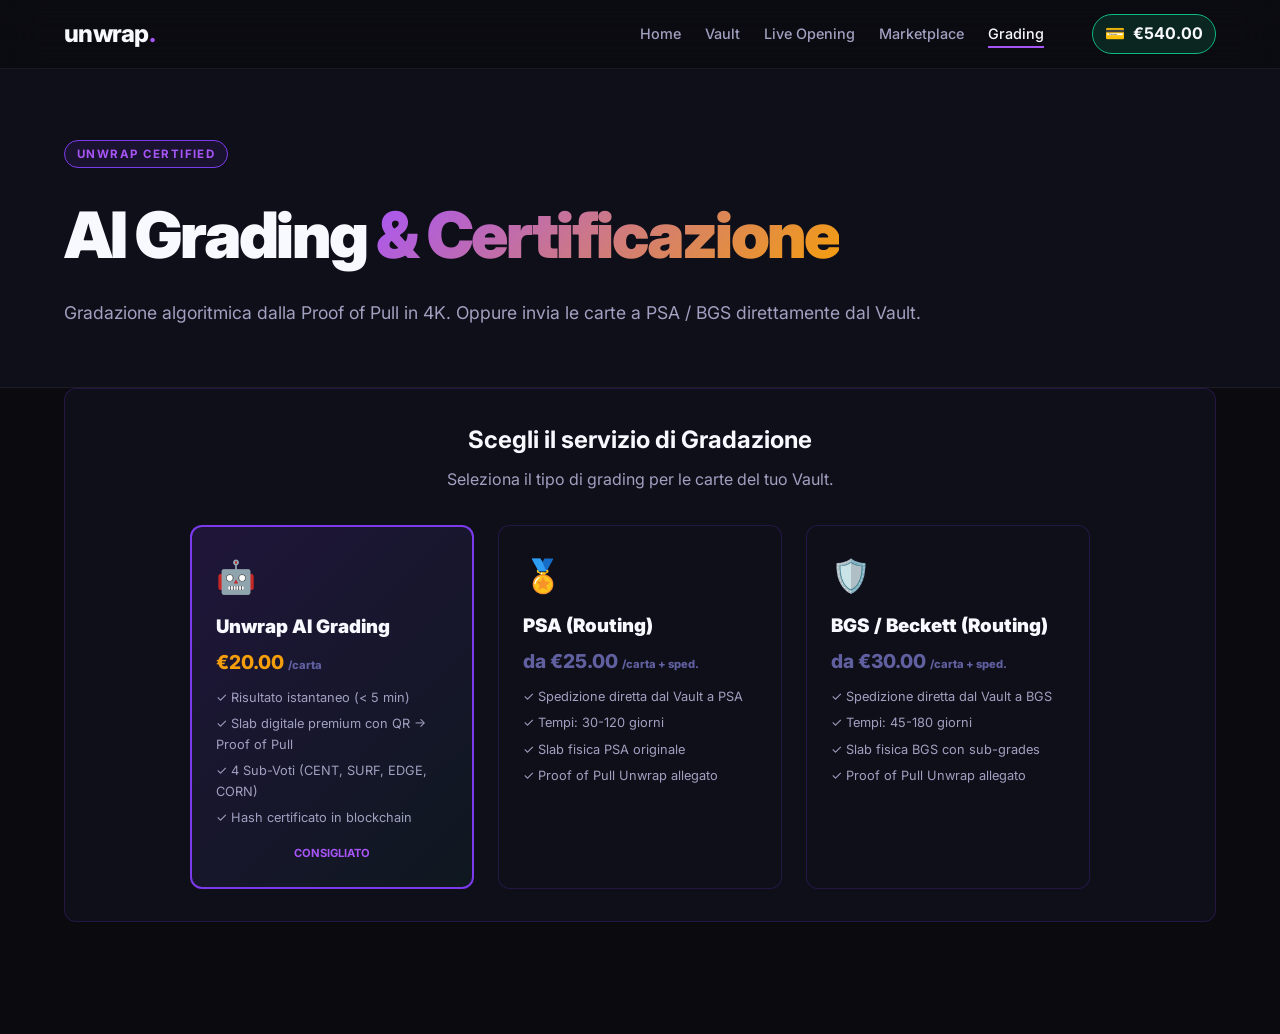
==== unwrap-demo/grading.html @ c34a2105 "Add files via upload" ====
<!DOCTYPE html>
<html lang="it">
<head>
  <meta charset="UTF-8" />
  <meta name="viewport" content="width=device-width, initial-scale=1.0" />
  <title>Grading — Unwrap</title>
  <link rel="stylesheet" href="styles.css" />
  <link href="https://fonts.googleapis.com/css2?family=Inter:wght@300;400;500;600;700;800;900&display=swap" rel="stylesheet" />
</head>
<body>

<nav class="nav" id="nav">
  <div class="nav-inner">
    <a href="index.html" class="logo">unwrap<span class="logo-dot">.</span></a>
    <ul class="nav-links">
      <li><a href="index.html">Home</a></li>
      <li><a href="vault.html">Vault</a></li>
      <li><a href="live.html">Live Opening</a></li>
      <li><a href="marketplace.html">Marketplace</a></li>
      <li><a href="grading.html" class="active">Grading</a></li>
    </ul>
    <div class="nav-actions">
      <div class="wallet-badge" style="cursor:pointer;background:rgba(16,185,129,0.15);border:1px solid var(--green);padding:6px 12px;border-radius:20px;display:flex;align-items:center;gap:8px;font-weight:700">
        💳 <span class="wallet-amount">€540.00</span>
      </div>
    </div>
  </div>
</nav>

<div class="page-header">
  <div class="container">
    <div class="section-tag">Unwrap Certified</div>
    <h1>AI Grading <span class="gradient-text">& Certificazione</span></h1>
    <p>Gradazione algoritmica dalla Proof of Pull in 4K. Oppure invia le carte a PSA / BGS direttamente dal Vault.</p>
  </div>
</div>

<div class="container" style="padding-bottom:4rem">
  
  <div style="background:var(--bg-secondary);border:1px solid var(--border);border-radius:12px;padding:2rem;text-align:center;margin-bottom:3rem">
    
    <!-- Step 1: Scelta del servizio -->
    <div id="stepService">
      <h2 style="margin-bottom:0.5rem">Scegli il servizio di Gradazione</h2>
      <p style="color:var(--text-secondary);margin-bottom:2rem">Seleziona il tipo di grading per le carte del tuo Vault.</p>
      
      <div style="display:grid;grid-template-columns:1fr 1fr 1fr;gap:1.5rem;text-align:left;max-width:900px;margin:0 auto">
        
        <!-- Unwrap AI -->
        <div style="background:linear-gradient(135deg,rgba(124,58,237,0.15),rgba(16,185,129,0.05));border:2px solid var(--accent);border-radius:12px;padding:1.5rem;cursor:pointer;transition:transform 0.2s" onmouseover="this.style.transform='translateY(-5px)'" onmouseout="this.style.transform='none'" onclick="selectService('unwrap')">
          <div style="font-size:2rem;margin-bottom:10px">🤖</div>
          <h3 style="font-weight:900;margin-bottom:5px">Unwrap AI Grading</h3>
          <div style="color:var(--gold);font-weight:800;font-size:1.2rem;margin-bottom:10px">€20.00 <span style="font-size:0.7rem;color:var(--text-muted)">/carta</span></div>
          <ul style="font-size:0.8rem;color:var(--text-secondary);list-style:none;padding:0;display:flex;flex-direction:column;gap:6px">
            <li>✓ Risultato istantaneo (< 5 min)</li>
            <li>✓ Slab digitale premium con QR → Proof of Pull</li>
            <li>✓ 4 Sub-Voti (CENT, SURF, EDGE, CORN)</li>
            <li>✓ Hash certificato in blockchain</li>
          </ul>
          <div style="text-align:center;margin-top:1rem;font-size:0.7rem;color:var(--accent-light);font-weight:700">CONSIGLIATO</div>
        </div>
        
        <!-- PSA -->
        <div style="background:var(--bg-secondary);border:1px solid var(--border);border-radius:12px;padding:1.5rem;cursor:pointer;transition:transform 0.2s" onmouseover="this.style.transform='translateY(-5px)'" onmouseout="this.style.transform='none'" onclick="selectService('psa')">
          <div style="font-size:2rem;margin-bottom:10px">🏅</div>
          <h3 style="font-weight:900;margin-bottom:5px">PSA (Routing)</h3>
          <div style="color:var(--text-muted);font-weight:800;font-size:1.2rem;margin-bottom:10px">da €25.00 <span style="font-size:0.7rem">/carta + sped.</span></div>
          <ul style="font-size:0.8rem;color:var(--text-secondary);list-style:none;padding:0;display:flex;flex-direction:column;gap:6px">
            <li>✓ Spedizione diretta dal Vault a PSA</li>
            <li>✓ Tempi: 30-120 giorni</li>
            <li>✓ Slab fisica PSA originale</li>
            <li>✓ Proof of Pull Unwrap allegato</li>
          </ul>
        </div>
        
        <!-- BGS -->
        <div style="background:var(--bg-secondary);border:1px solid var(--border);border-radius:12px;padding:1.5rem;cursor:pointer;transition:transform 0.2s" onmouseover="this.style.transform='translateY(-5px)'" onmouseout="this.style.transform='none'" onclick="selectService('bgs')">
          <div style="font-size:2rem;margin-bottom:10px">🛡️</div>
          <h3 style="font-weight:900;margin-bottom:5px">BGS / Beckett (Routing)</h3>
          <div style="color:var(--text-muted);font-weight:800;font-size:1.2rem;margin-bottom:10px">da €30.00 <span style="font-size:0.7rem">/carta + sped.</span></div>
          <ul style="font-size:0.8rem;color:var(--text-secondary);list-style:none;padding:0;display:flex;flex-direction:column;gap:6px">
            <li>✓ Spedizione diretta dal Vault a BGS</li>
            <li>✓ Tempi: 45-180 giorni</li>
            <li>✓ Slab fisica BGS con sub-grades</li>
            <li>✓ Proof of Pull Unwrap allegato</li>
          </ul>
        </div>

      </div>
    </div>

    <!-- Step 2: Selezione carta -->
    <div id="stepSelection" style="display:none">
      <h2 style="margin-bottom:0.5rem" id="selectionTitle">Seleziona carta dal Vault</h2>
      <p style="color:var(--text-secondary);margin-bottom:2rem" id="selectionSubtitle">Scegli una carta non ancora gradata.</p>
      <div id="vaultSelectGrid" class="cards-grid" style="display:grid;grid-template-columns:repeat(auto-fill, minmax(140px, 1fr));gap:1rem;margin-bottom:2rem;text-align:left"></div>
      <button class="btn btn-outline" onclick="resetGrading()" style="margin-top:1rem">← Torna alla scelta servizio</button>
    </div>

    <!-- Step 3: Progresso Grading (solo Unwrap AI) -->
    <div id="gradingProgress" style="display:none; max-width:600px; margin:0 auto; text-align:left">
      <h3 style="text-align:center;margin-bottom:2rem;color:var(--accent-light)">Analisi Ottica AI In Corso...</h3>
      <div id="progressSteps" style="font-family:monospace;font-size:0.9rem;display:flex;flex-direction:column;gap:12px"></div>
    </div>

    <!-- Step 4: Risultato Premium Slab -->
    <div id="gradingResult" style="display:none; text-align:center">
      <h3 style="color:var(--gold);font-weight:900;font-size:2rem;margin-bottom:0.5rem">Grading Completato</h3>
      <p style="color:var(--text-secondary);margin-bottom:2rem">Il certificato Unwrap è stato associato alla tua carta. La Slab è visibile nel tuo Vault.</p>
      <div id="premiumSlabContainer" style="margin-bottom:2rem"></div>
      <div style="display:flex;gap:1rem;justify-content:center;flex-wrap:wrap">
        <button class="btn btn-primary" onclick="resetGrading()">Gradane un'altra</button>
        <a href="vault.html" class="btn btn-outline">Vai al Vault</a>
      </div>
    </div>

  </div>
</div>

<div class="notification" id="notification">
  <div class="notif-title" id="notifTitle"></div>
  <div class="notif-text" id="notifText"></div>
</div>

<script src="app.js"></script>
<script src="cards.js"></script>
<script src="grading.js"></script>
</body>
</html>
---- unwrap-demo/styles.css ----
/* =============================================
   UNWRAP — TCG NOTARY PROTOCOL
   Global Styles
   ============================================= */

:root {
  --bg-primary: #0a0a0f;
  --bg-secondary: #0f0f1a;
  --bg-card: #13131f;
  --bg-card-hover: #1a1a2e;
  --accent: #7c3aed;
  --accent-light: #a855f7;
  --accent-glow: rgba(124, 58, 237, 0.3);
  --gold: #f59e0b;
  --gold-light: #fcd34d;
  --green: #10b981;
  --text-primary: #f8f8ff;
  --text-secondary: #a0a0c0;
  --text-muted: #6060a0;
  --border: rgba(124, 58, 237, 0.2);
  --border-subtle: rgba(255,255,255,0.06);
  --radius: 16px;
  --radius-sm: 8px;
  --radius-lg: 24px;
  --font-main: 'Inter', sans-serif;
  --font-display: 'Playfair Display', serif;
  --shadow-card: 0 4px 24px rgba(0,0,0,0.4);
  --shadow-glow: 0 0 40px rgba(124,58,237,0.2);
  --transition: 0.25s cubic-bezier(0.4,0,0.2,1);
}

*, *::before, *::after { box-sizing: border-box; margin: 0; padding: 0; }

html { scroll-behavior: smooth; }

body {
  background: var(--bg-primary);
  color: var(--text-primary);
  font-family: var(--font-main);
  font-size: 16px;
  line-height: 1.6;
  overflow-x: hidden;
}

a { color: inherit; text-decoration: none; }

img { max-width: 100%; }

/* =============================================
   LAYOUT
   ============================================= */

.container {
  max-width: 1200px;
  margin: 0 auto;
  padding: 0 24px;
}

.section {
  padding: 100px 0;
}

.section-dark {
  background: var(--bg-secondary);
}

/* =============================================
   NAV
   ============================================= */

.nav {
  position: fixed;
  top: 0; left: 0; right: 0;
  z-index: 1000;
  padding: 0;
  background: rgba(10,10,15,0.8);
  backdrop-filter: blur(20px);
  border-bottom: 1px solid var(--border-subtle);
  transition: var(--transition);
}

.nav.scrolled {
  background: rgba(10,10,15,0.95);
  box-shadow: 0 4px 32px rgba(0,0,0,0.5);
}

.nav-inner {
  max-width: 1200px;
  margin: 0 auto;
  padding: 0 24px;
  height: 68px;
  display: flex;
  align-items: center;
  gap: 2rem;
}

.logo {
  font-family: var(--font-main);
  font-weight: 800;
  font-size: 1.5rem;
  letter-spacing: -0.03em;
  color: var(--text-primary);
}

.logo-dot { color: var(--accent-light); }

.nav-links {
  display: flex;
  gap: 1.5rem;
  list-style: none;
  margin-left: auto;
}

.nav-links a {
  font-size: 0.9rem;
  font-weight: 500;
  color: var(--text-secondary);
  transition: color var(--transition);
  padding: 4px 0;
  border-bottom: 2px solid transparent;
}

.nav-links a:hover,
.nav-links a.active {
  color: var(--text-primary);
  border-bottom-color: var(--accent-light);
}

.nav-actions {
  display: flex;
  gap: 0.75rem;
  margin-left: 1rem;
}

.nav-burger {
  display: none;
  background: none;
  border: none;
  color: var(--text-primary);
  font-size: 1.5rem;
  cursor: pointer;
  margin-left: auto;
}

/* =============================================
   BUTTONS
   ============================================= */

.btn {
  display: inline-flex;
  align-items: center;
  gap: 0.5rem;
  padding: 10px 20px;
  border-radius: var(--radius-sm);
  font-size: 0.9rem;
  font-weight: 600;
  cursor: pointer;
  border: none;
  transition: all var(--transition);
  white-space: nowrap;
}

.btn-lg {
  padding: 14px 28px;
  font-size: 1rem;
  border-radius: var(--radius);
}

.btn-primary {
  background: linear-gradient(135deg, var(--accent), var(--accent-light));
  color: #fff;
  box-shadow: 0 4px 16px var(--accent-glow);
}

.btn-primary:hover {
  transform: translateY(-2px);
  box-shadow: 0 8px 24px rgba(124,58,237,0.5);
}

.btn-outline {
  background: transparent;
  color: var(--text-primary);
  border: 1.5px solid var(--border);
}

.btn-outline:hover {
  border-color: var(--accent-light);
  color: var(--accent-light);
  transform: translateY(-2px);
}

.btn-ghost {
  background: transparent;
  color: var(--text-secondary);
}

.btn-ghost:hover {
  color: var(--text-primary);
}

.btn-gold {
  background: linear-gradient(135deg, #d97706, var(--gold));
  color: #000;
}

.btn-gold:hover {
  transform: translateY(-2px);
  box-shadow: 0 8px 24px rgba(245,158,11,0.4);
}

/* =============================================
   HERO
   ============================================= */

.hero {
  position: relative;
  min-height: 100vh;
  display: flex;
  align-items: center;
  padding: 120px 24px 80px;
  overflow: hidden;
}

.hero-bg {
  position: absolute;
  inset: 0;
  z-index: 0;
}

.hero-orb {
  position: absolute;
  border-radius: 50%;
  filter: blur(80px);
  opacity: 0.4;
}

.hero-orb-1 {
  width: 600px; height: 600px;
  background: radial-gradient(circle, var(--accent), transparent 70%);
  top: -200px; left: -100px;
  animation: orbFloat1 8s ease-in-out infinite;
}

.hero-orb-2 {
  width: 400px; height: 400px;
  background: radial-gradient(circle, var(--gold), transparent 70%);
  bottom: -100px; right: -50px;
  animation: orbFloat2 10s ease-in-out infinite;
}

@keyframes orbFloat1 {
  0%,100% { transform: translate(0,0); }
  50% { transform: translate(40px, 30px); }
}
@keyframes orbFloat2 {
  0%,100% { transform: translate(0,0); }
  50% { transform: translate(-30px, -20px); }
}

.hero-grid {
  position: absolute;
  inset: 0;
  background-image:
    linear-gradient(rgba(124,58,237,0.05) 1px, transparent 1px),
    linear-gradient(90deg, rgba(124,58,237,0.05) 1px, transparent 1px);
  background-size: 60px 60px;
}

.hero .container {
  position: relative;
  z-index: 1;
  max-width: 1200px;
  margin: 0 auto;
}

.hero-badge {
  display: inline-block;
  padding: 6px 16px;
  border-radius: 999px;
  border: 1px solid var(--accent);
  color: var(--accent-light);
  font-size: 0.75rem;
  font-weight: 700;
  letter-spacing: 0.12em;
  margin-bottom: 1.5rem;
  background: rgba(124,58,237,0.1);
}

.hero-title {
  font-family: var(--font-main);
  font-size: clamp(4rem, 10vw, 9rem);
  font-weight: 900;
  line-height: 1;
  letter-spacing: -0.04em;
  margin-bottom: 1.5rem;
}

.gradient-text {
  background: linear-gradient(135deg, var(--accent-light), var(--gold));
  -webkit-background-clip: text;
  -webkit-text-fill-color: transparent;
  background-clip: text;
}

.hero-sub {
  font-size: 1.2rem;
  color: var(--text-secondary);
  max-width: 560px;
  margin-bottom: 2.5rem;
  line-height: 1.7;
}

.hero-ctas {
  display: flex;
  gap: 1rem;
  flex-wrap: wrap;
  margin-bottom: 4rem;
}

.hero-stats {
  display: flex;
  align-items: center;
  gap: 2rem;
  flex-wrap: wrap;
}

.stat { display: flex; flex-direction: column; }
.stat-num {
  font-size: 2.5rem;
  font-weight: 800;
  line-height: 1;
  background: linear-gradient(135deg, var(--text-primary), var(--accent-light));
  -webkit-background-clip: text;
  -webkit-text-fill-color: transparent;
  background-clip: text;
}
.stat-label { font-size: 0.8rem; color: var(--text-muted); margin-top: 4px; }
.stat-divider { width: 1px; height: 40px; background: var(--border); }

/* =============================================
   PILLS
   ============================================= */

.pills-section {
  padding: 20px 0;
  background: var(--bg-secondary);
  border-top: 1px solid var(--border-subtle);
  border-bottom: 1px solid var(--border-subtle);
  overflow: hidden;
}

.pills-row {
  display: flex;
  gap: 1rem;
  flex-wrap: wrap;
  justify-content: center;
}

.pill {
  display: flex;
  align-items: center;
  gap: 0.5rem;
  padding: 10px 18px;
  border-radius: 999px;
  border: 1px solid var(--border);
  background: var(--bg-card);
  font-size: 0.85rem;
  font-weight: 500;
  color: var(--text-secondary);
  white-space: nowrap;
}

.pill-icon { font-size: 1rem; }

/* =============================================
   SECTION HEADERS
   ============================================= */

.section-header {
  text-align: center;
  max-width: 680px;
  margin: 0 auto 4rem;
}

.section-tag {
  display: inline-block;
  padding: 4px 12px;
  border-radius: 999px;
  border: 1px solid var(--accent);
  color: var(--accent-light);
  font-size: 0.72rem;
  font-weight: 700;
  letter-spacing: 0.12em;
  margin-bottom: 1rem;
  background: rgba(124,58,237,0.1);
  text-transform: uppercase;
}

.section-title {
  font-size: clamp(2rem, 4vw, 3rem);
  font-weight: 800;
  letter-spacing: -0.03em;
  margin-bottom: 1rem;
}

.section-sub {
  color: var(--text-secondary);
  font-size: 1.05rem;
  line-height: 1.7;
}

/* =============================================
   STEPS GRID
   ============================================= */

.steps-grid {
  display: grid;
  grid-template-columns: repeat(auto-fit, minmax(250px, 1fr));
  gap: 1.5rem;
}

.step-card {
  background: var(--bg-card);
  border: 1px solid var(--border-subtle);
  border-radius: var(--radius);
  padding: 2rem;
  position: relative;
  transition: all var(--transition);
}

.step-card:hover {
  border-color: var(--accent);
  transform: translateY(-4px);
  box-shadow: var(--shadow-glow);
}

.step-num {
  font-size: 0.75rem;
  font-weight: 700;
  color: var(--accent-light);
  letter-spacing: 0.1em;
  margin-bottom: 1rem;
}

.step-icon {
  font-size: 2.5rem;
  margin-bottom: 1rem;
}

.step-card h3 {
  font-size: 1.1rem;
  font-weight: 700;
  margin-bottom: 0.5rem;
}

.step-card p {
  color: var(--text-secondary);
  font-size: 0.9rem;
  line-height: 1.6;
}

/* =============================================
   SPLIT LAYOUT
   ============================================= */

.split-layout {
  display: grid;
  grid-template-columns: 1fr 1fr;
  gap: 4rem;
  align-items: center;
}

.split-text .section-title { text-align: left; }
.split-text p {
  color: var(--text-secondary);
  margin-bottom: 1.5rem;
  line-height: 1.7;
}

.feature-list {
  list-style: none;
  margin-bottom: 2rem;
}

.feature-list li {
  display: flex;
  align-items: center;
  gap: 0.75rem;
  padding: 8px 0;
  color: var(--text-secondary);
  font-size: 0.95rem;
}

.check {
  color: var(--green);
  font-weight: 700;
  font-size: 1rem;
}

/* VAULT VISUAL */
.split-visual {
  display: flex;
  justify-content: center;
}

.vault-mini {
  background: var(--bg-card);
  border: 2px solid var(--border);
  border-radius: var(--radius-lg);
  padding: 2rem;
  text-align: center;
  width: 300px;
  box-shadow: var(--shadow-card), 0 0 60px rgba(124,58,237,0.15);
}

.vault-door {
  width: 160px;
  height: 160px;
  background: linear-gradient(135deg, #1a1a2e, #0f0f1a);
  border: 3px solid var(--accent);
  border-radius: 50%;
  margin: 0 auto 1.5rem;
  position: relative;
  display: flex;
  align-items: center;
  justify-content: center;
  box-shadow: 0 0 30px var(--accent-glow), inset 0 0 20px rgba(0,0,0,0.5);
}

.vault-handle {
  width: 50px;
  height: 50px;
  border: 3px solid var(--accent-light);
  border-radius: 50%;
  position: relative;
}

.vault-handle::after {
  content: '';
  position: absolute;
  top: 50%; left: 50%;
  transform: translate(-50%,-50%);
  width: 14px; height: 14px;
  background: var(--accent-light);
  border-radius: 50%;
}

.vault-bolts {
  position: absolute;
  inset: 0;
  border-radius: 50%;
}

.bolt {
  position: absolute;
  width: 10px; height: 10px;
  background: var(--accent);
  border-radius: 50%;
}
.bolt:nth-child(1) { top: 8px; left: 50%; transform: translateX(-50%); }
.bolt:nth-child(2) { bottom: 8px; left: 50%; transform: translateX(-50%); }
.bolt:nth-child(3) { left: 8px; top: 50%; transform: translateY(-50%); }
.bolt:nth-child(4) { right: 8px; top: 50%; transform: translateY(-50%); }

.vault-stats-mini {
  display: flex;
  flex-direction: column;
  gap: 0.5rem;
}

.vm-stat {
  display: flex;
  justify-content: space-between;
  align-items: center;
  padding: 8px 12px;
  background: var(--bg-secondary);
  border-radius: var(--radius-sm);
  font-size: 0.85rem;
  color: var(--text-secondary);
}

.vm-stat span {
  font-weight: 700;
  color: var(--accent-light);
}

/* =============================================
   SLAB SHOWCASE
   ============================================= */

.slab-showcase {
  display: grid;
  grid-template-columns: 320px 1fr;
  gap: 4rem;
  align-items: start;
}

.slab-card {
  background: linear-gradient(145deg, rgba(124,58,237,0.15), rgba(245,158,11,0.05));
  border: 1px solid rgba(124,58,237,0.3);
  border-radius: var(--radius-lg);
  padding: 1.5rem;
  box-shadow: var(--shadow-card), 0 0 60px rgba(124,58,237,0.15);
}

.slab-inner {
  display: flex;
  flex-direction: column;
  gap: 1rem;
}

.slab-image {
  border-radius: var(--radius);
  overflow: hidden;
  height: 180px;
  background: linear-gradient(135deg, #1a0a30, #0a1a30);
  display: flex;
  align-items: center;
  justify-content: center;
}

.card-art {
  width: 120px; height: 165px;
  border-radius: 8px;
  position: relative;
}

.card-art.charizard {
  background: linear-gradient(135deg, #ff6b35, #ff9500, #ffd700);
  box-shadow: 0 4px 20px rgba(255,107,53,0.5);
  position: relative;
  overflow: hidden;
}

.card-art.charizard::before {
  content: '🔥';
  position: absolute;
  font-size: 4rem;
  top: 50%; left: 50%;
  transform: translate(-50%, -50%);
}

.card-art.charizard::after {
  content: 'CHARIZARD';
  position: absolute;
  bottom: 8px;
  left: 0; right: 0;
  text-align: center;
  font-size: 0.5rem;
  font-weight: 800;
  letter-spacing: 0.1em;
  color: rgba(0,0,0,0.7);
}

.slab-badge {
  text-align: center;
  font-size: 0.65rem;
  font-weight: 800;
  letter-spacing: 0.2em;
  color: var(--accent-light);
  background: rgba(124,58,237,0.1);
  border: 1px solid var(--accent);
  border-radius: 4px;
  padding: 4px;
}

.slab-grades {
  display: flex;
  flex-direction: column;
  gap: 8px;
}

.grade-row {
  display: flex;
  align-items: center;
  gap: 8px;
}

.grade-cat {
  font-size: 0.65rem;
  font-weight: 700;
  color: var(--text-muted);
  letter-spacing: 0.08em;
  width: 36px;
}

.grade-bar {
  flex: 1;
  height: 6px;
  background: rgba(255,255,255,0.08);
  border-radius: 3px;
  overflow: hidden;
}

.grade-fill {
  display: block;
  height: 100%;
  background: linear-gradient(90deg, var(--accent), var(--accent-light));
  border-radius: 3px;
  transition: width 1s ease;
}

.grade-val {
  font-size: 0.8rem;
  font-weight: 800;
  color: var(--text-primary);
  width: 28px;
  text-align: right;
}

.slab-total {
  display: flex;
  align-items: center;
  justify-content: space-between;
  padding: 10px 12px;
  background: rgba(245,158,11,0.1);
  border: 1px solid rgba(245,158,11,0.3);
  border-radius: var(--radius-sm);
}

.total-label {
  font-size: 0.7rem;
  font-weight: 700;
  letter-spacing: 0.1em;
  color: var(--gold);
}

.total-score {
  font-size: 2rem;
  font-weight: 900;
  color: var(--gold);
}

.total-score.gem {
  background: linear-gradient(135deg, var(--gold), #fff);
  -webkit-background-clip: text;
  -webkit-text-fill-color: transparent;
  background-clip: text;
}

.slab-qr {
  display: flex;
  align-items: center;
  gap: 0.75rem;
  font-size: 0.75rem;
  color: var(--text-muted);
}

.qr-mini {
  width: 36px; height: 36px;
  background: var(--text-primary);
  border-radius: 4px;
  color: var(--bg-primary);
  display: flex;
  align-items: center;
  justify-content: center;
  font-size: 0.6rem;
  font-weight: 800;
}

.grading-info {
  display: grid;
  grid-template-columns: 1fr 1fr;
  gap: 1.5rem;
  align-content: start;
}

.gi-item {
  background: var(--bg-card);
  border: 1px solid var(--border-subtle);
  border-radius: var(--radius);
  padding: 1.5rem;
  transition: all var(--transition);
}

.gi-item:hover {
  border-color: var(--accent);
  transform: translateY(-2px);
}

.gi-icon { font-size: 1.8rem; margin-bottom: 0.75rem; }
.gi-item h4 { font-weight: 700; margin-bottom: 0.5rem; }
.gi-item p { font-size: 0.85rem; color: var(--text-secondary); line-height: 1.5; }

/* =============================================
   MARKETPLACE
   ============================================= */

.mp-features {
  display: grid;
  grid-template-columns: repeat(auto-fit, minmax(280px, 1fr));
  gap: 1.5rem;
  margin-bottom: 2rem;
}

.mp-card {
  background: var(--bg-card);
  border: 1px solid var(--border-subtle);
  border-radius: var(--radius);
  padding: 2rem;
  transition: all var(--transition);
}

.mp-card:hover {
  border-color: var(--accent);
  transform: translateY(-4px);
}

.mp-card-highlight {
  border-color: var(--accent);
  background: linear-gradient(135deg, rgba(124,58,237,0.1), var(--bg-card));
  box-shadow: var(--shadow-glow);
}

.mp-icon { font-size: 2.5rem; margin-bottom: 1rem; }
.mp-card h3 { font-weight: 700; margin-bottom: 0.75rem; }
.mp-card p { color: var(--text-secondary); font-size: 0.9rem; line-height: 1.6; }

.commission-badge {
  display: inline-block;
  margin-top: 1rem;
  padding: 4px 12px;
  background: rgba(16,185,129,0.15);
  border: 1px solid var(--green);
  border-radius: 999px;
  color: var(--green);
  font-size: 0.8rem;
  font-weight: 700;
}

.cash-offer-banner {
  display: flex;
  align-items: center;
  justify-content: space-between;
  gap: 2rem;
  background: linear-gradient(135deg, rgba(245,158,11,0.15), rgba(124,58,237,0.1));
  border: 1px solid rgba(245,158,11,0.3);
  border-radius: var(--radius-lg);
  padding: 2.5rem;
}

.co-badge {
  display: inline-block;
  padding: 4px 12px;
  border-radius: 999px;
  background: rgba(245,158,11,0.2);
  border: 1px solid var(--gold);
  color: var(--gold);
  font-size: 0.75rem;
  font-weight: 700;
  letter-spacing: 0.1em;
  margin-bottom: 0.75rem;
}

.co-left h3 { font-size: 1.5rem; font-weight: 800; margin-bottom: 0.75rem; }
.co-left p { color: var(--text-secondary); max-width: 500px; }

.co-timer {
  display: flex;
  flex-direction: column;
  align-items: center;
  background: rgba(245,158,11,0.1);
  border: 2px solid var(--gold);
  border-radius: var(--radius);
  padding: 1.5rem 2rem;
  min-width: 140px;
}

.timer-num {
  font-size: 4rem;
  font-weight: 900;
  color: var(--gold);
  line-height: 1;
}

.timer-label {
  font-size: 0.65rem;
  font-weight: 700;
  letter-spacing: 0.12em;
  color: var(--gold);
  text-align: center;
  margin-top: 4px;
  opacity: 0.7;
}

/* =============================================
   BULK GRID
   ============================================= */

.bulk-grid {
  display: grid;
  grid-template-columns: repeat(auto-fit, minmax(280px, 1fr));
  gap: 1.5rem;
}

.bulk-card {
  background: var(--bg-card);
  border: 1px solid var(--border-subtle);
  border-radius: var(--radius);
  padding: 2rem;
  transition: all var(--transition);
}

.bulk-card:hover {
  border-color: var(--accent);
  transform: translateY(-4px);
}

.bulk-icon { font-size: 2.5rem; margin-bottom: 1rem; }
.bulk-card h3 { font-weight: 700; margin-bottom: 0.75rem; }
.bulk-card p { color: var(--text-secondary); font-size: 0.9rem; line-height: 1.6; }

/* =============================================
   CTA SECTION
   ============================================= */

.section-cta {
  padding: 100px 24px;
  text-align: center;
  background: linear-gradient(135deg, var(--bg-primary), var(--bg-secondary));
  position: relative;
  overflow: hidden;
}

.section-cta::before {
  content: '';
  position: absolute;
  top: 50%; left: 50%;
  transform: translate(-50%, -50%);
  width: 600px; height: 600px;
  background: radial-gradient(circle, rgba(124,58,237,0.15), transparent 70%);
  pointer-events: none;
}

.section-cta .container { position: relative; z-index: 1; }

.section-cta h2 {
  font-size: clamp(2rem, 5vw, 3.5rem);
  font-weight: 900;
  margin-bottom: 1rem;
  letter-spacing: -0.03em;
}

.section-cta p {
  color: var(--text-secondary);
  font-size: 1.1rem;
  margin-bottom: 2rem;
}

.contact-info {
  margin-top: 2rem;
  color: var(--text-muted);
  font-size: 0.9rem;
  display: flex;
  justify-content: center;
  gap: 1rem;
  align-items: center;
}

.contact-info .sep { opacity: 0.3; }

/* =============================================
   FOOTER
   ============================================= */

.footer {
  background: var(--bg-secondary);
  border-top: 1px solid var(--border-subtle);
  padding: 60px 24px 30px;
}

.footer-inner {
  display: flex;
  justify-content: space-between;
  gap: 4rem;
  margin-bottom: 3rem;
}

.footer-brand { max-width: 240px; }
.footer-brand p {
  margin-top: 1rem;
  color: var(--text-muted);
  font-size: 0.85rem;
  line-height: 1.6;
}

.footer-links {
  display: flex;
  gap: 4rem;
}

.fl-col {
  display: flex;
  flex-direction: column;
  gap: 0.75rem;
}

.fl-col h4 {
  font-size: 0.8rem;
  font-weight: 700;
  letter-spacing: 0.1em;
  text-transform: uppercase;
  color: var(--text-muted);
  margin-bottom: 0.25rem;
}

.fl-col a {
  font-size: 0.9rem;
  color: var(--text-secondary);
  transition: color var(--transition);
}

.fl-col a:hover { color: var(--text-primary); }

.footer-bottom {
  border-top: 1px solid var(--border-subtle);
  padding-top: 1.5rem;
  color: var(--text-muted);
  font-size: 0.8rem;
  text-align: center;
}

/* =============================================
   VAULT PAGE
   ============================================= */

.page-header {
  padding: 140px 24px 60px;
  background: var(--bg-secondary);
  border-bottom: 1px solid var(--border-subtle);
}

.page-header h1 {
  font-size: clamp(2.5rem, 5vw, 4rem);
  font-weight: 900;
  letter-spacing: -0.04em;
  margin-bottom: 0.75rem;
}

.page-header p { color: var(--text-secondary); font-size: 1.1rem; }

.vault-layout {
  display: grid;
  grid-template-columns: 300px 1fr;
  gap: 2rem;
  padding: 2rem 0;
}

.vault-sidebar {
  display: flex;
  flex-direction: column;
  gap: 1rem;
}

.vault-profile {
  background: var(--bg-card);
  border: 1px solid var(--border-subtle);
  border-radius: var(--radius);
  padding: 1.5rem;
  text-align: center;
}

.avatar {
  width: 72px; height: 72px;
  background: linear-gradient(135deg, var(--accent), var(--accent-light));
  border-radius: 50%;
  display: flex;
  align-items: center;
  justify-content: center;
  font-size: 2rem;
  margin: 0 auto 1rem;
}

.vault-profile h3 { font-weight: 700; margin-bottom: 0.25rem; }
.vault-profile p { color: var(--text-muted); font-size: 0.8rem; }

.vault-plan {
  margin-top: 1rem;
  padding: 8px 12px;
  background: rgba(124,58,237,0.1);
  border: 1px solid var(--accent);
  border-radius: var(--radius-sm);
  font-size: 0.8rem;
  font-weight: 600;
  color: var(--accent-light);
}

.vault-stats-panel {
  background: var(--bg-card);
  border: 1px solid var(--border-subtle);
  border-radius: var(--radius);
  padding: 1.5rem;
}

.vs-title {
  font-size: 0.75rem;
  font-weight: 700;
  letter-spacing: 0.1em;
  color: var(--text-muted);
  text-transform: uppercase;
  margin-bottom: 1rem;
}

.vs-row {
  display: flex;
  justify-content: space-between;
  align-items: center;
  padding: 8px 0;
  border-bottom: 1px solid var(--border-subtle);
  font-size: 0.85rem;
}

.vs-row:last-child { border-bottom: none; }
.vs-row span:last-child { font-weight: 700; color: var(--text-primary); }

.capacity-bar {
  margin-top: 0.75rem;
  background: rgba(255,255,255,0.08);
  border-radius: 3px;
  height: 6px;
  overflow: hidden;
}

.capacity-fill {
  height: 100%;
  background: linear-gradient(90deg, var(--accent), var(--accent-light));
  border-radius: 3px;
  width: 38%;
  transition: width 1s ease;
}

.vault-actions {
  display: flex;
  flex-direction: column;
  gap: 0.5rem;
}

.vault-actions .btn { justify-content: center; }

.vault-main { display: flex; flex-direction: column; gap: 1.5rem; }

.vault-toolbar {
  display: flex;
  align-items: center;
  gap: 1rem;
  flex-wrap: wrap;
}

.search-input {
  flex: 1;
  min-width: 200px;
  padding: 10px 16px;
  background: var(--bg-card);
  border: 1px solid var(--border-subtle);
  border-radius: var(--radius-sm);
  color: var(--text-primary);
  font-size: 0.9rem;
  outline: none;
  transition: border-color var(--transition);
}

.search-input:focus { border-color: var(--accent); }
.search-input::placeholder { color: var(--text-muted); }

.filter-tabs {
  display: flex;
  gap: 0.25rem;
  background: var(--bg-card);
  border: 1px solid var(--border-subtle);
  border-radius: var(--radius-sm);
  padding: 4px;
}

.filter-tab {
  padding: 6px 14px;
  border-radius: 6px;
  font-size: 0.8rem;
  font-weight: 600;
  cursor: pointer;
  color: var(--text-muted);
  background: none;
  border: none;
  transition: all var(--transition);
}

.filter-tab.active, .filter-tab:hover {
  background: var(--accent);
  color: #fff;
}

.cards-grid {
  display: grid;
  grid-template-columns: repeat(auto-fill, minmax(200px, 1fr));
  gap: 1rem;
}

.card-item {
  background: var(--bg-card);
  border: 1px solid var(--border-subtle);
  border-radius: var(--radius);
  overflow: hidden;
  cursor: pointer;
  transition: all var(--transition);
  position: relative;
}

.card-item:hover {
  border-color: var(--accent);
  transform: translateY(-4px);
  box-shadow: var(--shadow-glow);
}

.card-item-img {
  height: 160px;
  display: flex;
  align-items: center;
  justify-content: center;
  font-size: 3rem;
  position: relative;
}

.card-item-rarity {
  position: absolute;
  top: 8px; right: 8px;
  padding: 2px 8px;
  border-radius: 4px;
  font-size: 0.65rem;
  font-weight: 800;
  letter-spacing: 0.1em;
}

.rarity-rare { background: rgba(99,102,241,0.8); color: #fff; }
.rarity-ultra { background: linear-gradient(135deg, #7c3aed, #f59e0b); color: #fff; }
.rarity-common { background: rgba(100,100,120,0.8); color: var(--text-secondary); }
.rarity-secret { background: linear-gradient(135deg, #f59e0b, #ef4444); color: #fff; }

.card-item-info {
  padding: 12px;
}

.card-item-name { font-weight: 700; font-size: 0.9rem; margin-bottom: 4px; }
.card-item-set { font-size: 0.75rem; color: var(--text-muted); }
.card-item-footer {
  display: flex;
  justify-content: space-between;
  align-items: center;
  margin-top: 8px;
}
.card-item-price { font-weight: 700; color: var(--green); font-size: 0.9rem; }
.card-item-grade {
  font-size: 0.7rem;
  font-weight: 700;
  padding: 2px 8px;
  border-radius: 4px;
  background: rgba(245,158,11,0.15);
  color: var(--gold);
  border: 1px solid rgba(245,158,11,0.3);
}

.proof-badge {
  position: absolute;
  bottom: 8px; left: 8px;
  background: rgba(0,0,0,0.7);
  border: 1px solid rgba(124,58,237,0.5);
  border-radius: 4px;
  padding: 2px 6px;
  font-size: 0.6rem;
  color: var(--accent-light);
  font-weight: 700;
}

/* =============================================
   LIVE PAGE
   ============================================= */

.live-layout {
  display: grid;
  grid-template-columns: 1fr 340px;
  gap: 1.5rem;
  padding: 2rem 0;
}

.live-stream {
  background: #000;
  border-radius: var(--radius);
  overflow: hidden;
  position: relative;
  aspect-ratio: 16/9;
}

.stream-overlay {
  position: absolute;
  inset: 0;
  background: linear-gradient(135deg, #0a0020, #001a0a);
  display: flex;
  flex-direction: column;
  align-items: center;
  justify-content: center;
  gap: 1rem;
}

.stream-badge-live {
  display: flex;
  align-items: center;
  gap: 0.5rem;
  background: rgba(239,68,68,0.2);
  border: 1px solid #ef4444;
  border-radius: 999px;
  padding: 6px 16px;
  font-size: 0.8rem;
  font-weight: 700;
  color: #ef4444;
  letter-spacing: 0.1em;
}

.live-dot {
  width: 8px; height: 8px;
  background: #ef4444;
  border-radius: 50%;
  animation: livePulse 1.5s infinite;
}

@keyframes livePulse {
  0%,100% { opacity: 1; transform: scale(1); }
  50% { opacity: 0.5; transform: scale(1.4); }
}

.stream-info {
  text-align: center;
}

.stream-info h2 { font-size: 1.5rem; font-weight: 800; margin-bottom: 0.5rem; }
.stream-info p { color: var(--text-secondary); }

.stream-controls {
  position: absolute;
  bottom: 16px;
  left: 16px; right: 16px;
  display: flex;
  justify-content: space-between;
  align-items: flex-end;
}

.stream-actions {
  display: flex;
  gap: 0.5rem;
}

.stream-meta {
  display: flex;
  gap: 1rem;
}

.meta-tag {
  background: rgba(0,0,0,0.6);
  border: 1px solid var(--border-subtle);
  border-radius: 6px;
  padding: 4px 10px;
  font-size: 0.75rem;
  color: var(--text-secondary);
}

.live-sidebar {
  display: flex;
  flex-direction: column;
  gap: 1rem;
}

.pack-queue {
  background: var(--bg-card);
  border: 1px solid var(--border-subtle);
  border-radius: var(--radius);
  padding: 1.25rem;
}

.pq-title {
  font-size: 0.75rem;
  font-weight: 700;
  letter-spacing: 0.1em;
  color: var(--text-muted);
  text-transform: uppercase;
  margin-bottom: 1rem;
}

.pack-items { display: flex; flex-direction: column; gap: 0.5rem; }

.pack-item {
  display: flex;
  align-items: center;
  gap: 0.75rem;
  padding: 10px;
  background: var(--bg-secondary);
  border-radius: var(--radius-sm);
  border: 1px solid var(--border-subtle);
  transition: all var(--transition);
}

.pack-item.active {
  border-color: var(--accent);
  background: rgba(124,58,237,0.1);
}

.pack-item.done { opacity: 0.5; }

.pack-icon { font-size: 1.5rem; }

.pack-info { flex: 1; }
.pack-name { font-size: 0.85rem; font-weight: 600; }
.pack-detail { font-size: 0.75rem; color: var(--text-muted); }

.pack-status {
  font-size: 0.7rem;
  font-weight: 700;
  padding: 3px 8px;
  border-radius: 4px;
}

.status-live { background: rgba(239,68,68,0.2); color: #ef4444; }
.status-queue { background: rgba(100,100,120,0.2); color: var(--text-muted); }
.status-done { background: rgba(16,185,129,0.2); color: var(--green); }

.pull-log {
  background: var(--bg-card);
  border: 1px solid var(--border-subtle);
  border-radius: var(--radius);
  padding: 1.25rem;
  flex: 1;
  overflow: hidden;
}

.pl-title {
  font-size: 0.75rem;
  font-weight: 700;
  letter-spacing: 0.1em;
  color: var(--text-muted);
  text-transform: uppercase;
  margin-bottom: 1rem;
}

.pull-items {
  display: flex;
  flex-direction: column;
  gap: 0.5rem;
  max-height: 300px;
  overflow-y: auto;
}

.pull-item {
  display: flex;
  align-items: center;
  gap: 0.75rem;
  padding: 10px;
  border-radius: var(--radius-sm);
  border-left: 3px solid transparent;
  background: var(--bg-secondary);
  transition: all var(--transition);
}

.pull-item.pull-rare { border-left-color: var(--accent); }
.pull-item.pull-ultra { border-left-color: var(--gold); background: rgba(245,158,11,0.05); }
.pull-item.pull-secret { border-left-color: #ef4444; background: rgba(239,68,68,0.05); }
.pull-item.pull-common { border-left-color: var(--text-muted); }

.pull-emoji { font-size: 1.5rem; }
.pull-name { font-size: 0.85rem; font-weight: 600; }
.pull-grade { font-size: 0.7rem; color: var(--text-muted); }
.pull-value { font-size: 0.8rem; font-weight: 700; color: var(--green); margin-left: auto; }

.live-open-section {
  background: var(--bg-card);
  border: 1px solid var(--border-subtle);
  border-radius: var(--radius);
  padding: 1.5rem;
}

.opening-animation {
  text-align: center;
  padding: 1rem 0;
}

.pack-3d {
  width: 120px; height: 160px;
  background: linear-gradient(135deg, #1e3a5f, #7c3aed);
  border-radius: 12px;
  margin: 0 auto 1rem;
  position: relative;
  cursor: pointer;
  transition: transform 0.3s ease;
  box-shadow: 0 8px 24px rgba(0,0,0,0.5);
  display: flex;
  align-items: center;
  justify-content: center;
  font-size: 2rem;
  user-select: none;
}

.pack-3d:hover { transform: scale(1.05) rotateY(5deg); }
.pack-3d.opening { animation: packOpen 0.6s ease forwards; }

@keyframes packOpen {
  0% { transform: scale(1); }
  50% { transform: scale(1.1) rotateY(20deg); opacity: 0.5; }
  100% { transform: scale(0.8) rotateY(180deg); opacity: 0; }
}

.open-btn-area {
  display: flex;
  flex-direction: column;
  gap: 0.5rem;
  align-items: center;
}

.open-result {
  margin-top: 1rem;
  display: none;
  text-align: center;
}

.open-result.visible { display: block; }

.result-card {
  background: linear-gradient(135deg, rgba(124,58,237,0.2), rgba(245,158,11,0.1));
  border: 2px solid var(--accent);
  border-radius: var(--radius);
  padding: 1.5rem;
  animation: resultAppear 0.5s ease;
}

@keyframes resultAppear {
  from { opacity: 0; transform: scale(0.8) translateY(20px); }
  to { opacity: 1; transform: scale(1) translateY(0); }
}

.result-emoji { font-size: 3rem; margin-bottom: 0.5rem; }
.result-name { font-weight: 800; font-size: 1.1rem; margin-bottom: 0.25rem; }
.result-value { color: var(--green); font-weight: 700; }
.result-rarity {
  display: inline-block;
  margin-top: 0.5rem;
  padding: 3px 10px;
  border-radius: 4px;
  font-size: 0.7rem;
  font-weight: 800;
  letter-spacing: 0.1em;
}

/* =============================================
   MARKETPLACE PAGE
   ============================================= */

.mp-toolbar {
  display: flex;
  gap: 1rem;
  align-items: center;
  flex-wrap: wrap;
  margin-bottom: 1.5rem;
}

.select-filter {
  padding: 10px 16px;
  background: var(--bg-card);
  border: 1px solid var(--border-subtle);
  border-radius: var(--radius-sm);
  color: var(--text-primary);
  font-size: 0.85rem;
  outline: none;
  cursor: pointer;
}

.select-filter:focus { border-color: var(--accent); }

.mp-grid {
  display: grid;
  grid-template-columns: repeat(auto-fill, minmax(220px, 1fr));
  gap: 1.25rem;
}

.mp-listing {
  background: var(--bg-card);
  border: 1px solid var(--border-subtle);
  border-radius: var(--radius);
  overflow: hidden;
  transition: all var(--transition);
  cursor: pointer;
}

.mp-listing:hover {
  border-color: var(--accent);
  transform: translateY(-4px);
  box-shadow: var(--shadow-glow);
}

.mp-listing-img {
  height: 180px;
  display: flex;
  align-items: center;
  justify-content: center;
  font-size: 3.5rem;
  position: relative;
}

.mp-listing-body { padding: 14px; }
.mp-listing-name { font-weight: 700; margin-bottom: 4px; }
.mp-listing-set { font-size: 0.75rem; color: var(--text-muted); margin-bottom: 8px; }

.mp-listing-footer {
  display: flex;
  justify-content: space-between;
  align-items: center;
  margin-top: 8px;
  padding-top: 8px;
  border-top: 1px solid var(--border-subtle);
}

.mp-price { font-weight: 800; font-size: 1rem; color: var(--text-primary); }
.mp-proof { font-size: 0.7rem; color: var(--accent-light); }

.mp-listing-actions {
  display: flex;
  gap: 0.5rem;
  margin-top: 10px;
}

.mp-listing-actions .btn { flex: 1; justify-content: center; font-size: 0.8rem; padding: 8px; }

/* =============================================
   GRADING PAGE
   ============================================= */

.grading-upload {
  background: var(--bg-card);
  border: 2px dashed var(--border);
  border-radius: var(--radius-lg);
  padding: 4rem;
  text-align: center;
  transition: all var(--transition);
  cursor: pointer;
}

.grading-upload:hover {
  border-color: var(--accent);
  background: rgba(124,58,237,0.05);
}

.upload-icon { font-size: 3rem; margin-bottom: 1rem; }
.grading-upload h3 { font-weight: 700; margin-bottom: 0.5rem; }
.grading-upload p { color: var(--text-muted); font-size: 0.9rem; }

.grading-slab-grid {
  display: grid;
  grid-template-columns: repeat(auto-fill, minmax(280px, 1fr));
  gap: 1.5rem;
  margin-top: 3rem;
}

.slab-full {
  background: linear-gradient(145deg, rgba(20,10,40,0.9), rgba(10,20,40,0.9));
  border: 1.5px solid rgba(124,58,237,0.4);
  border-radius: 20px;
  overflow: hidden;
  box-shadow: 0 8px 32px rgba(0,0,0,0.5), 0 0 0 1px rgba(124,58,237,0.1);
}

.slab-top {
  background: linear-gradient(90deg, var(--accent), var(--accent-light));
  padding: 8px 16px;
  display: flex;
  justify-content: space-between;
  align-items: center;
}

.slab-brand {
  font-size: 0.65rem;
  font-weight: 800;
  letter-spacing: 0.15em;
  color: #fff;
}

.slab-id { font-size: 0.65rem; color: rgba(255,255,255,0.7); }

.slab-body {
  padding: 1.5rem;
  display: flex;
  flex-direction: column;
  gap: 1rem;
}

.slab-card-area {
  height: 220px;
  display: flex;
  align-items: center;
  justify-content: center;
  background: rgba(0,0,0,0.3);
  border-radius: 12px;
  font-size: 4rem;
}

.slab-card-name {
  text-align: center;
  font-weight: 800;
  font-size: 1rem;
}

.slab-card-set {
  text-align: center;
  font-size: 0.75rem;
  color: var(--text-muted);
  margin-top: -0.5rem;
}

.slab-metrics { display: flex; flex-direction: column; gap: 6px; }

.slab-metric-row {
  display: grid;
  grid-template-columns: 50px 1fr 30px;
  align-items: center;
  gap: 8px;
}

.slab-metric-label {
  font-size: 0.65rem;
  font-weight: 700;
  color: var(--text-muted);
  letter-spacing: 0.1em;
}

.slab-metric-bar {
  height: 4px;
  background: rgba(255,255,255,0.08);
  border-radius: 2px;
  overflow: hidden;
}

.slab-metric-fill {
  height: 100%;
  background: linear-gradient(90deg, var(--accent), var(--gold));
  border-radius: 2px;
  transition: width 1.2s ease;
}

.slab-metric-val {
  font-size: 0.75rem;
  font-weight: 800;
  color: var(--gold);
  text-align: right;
}

.slab-score-area {
  display: flex;
  align-items: center;
  justify-content: center;
  gap: 1.5rem;
  padding: 1rem;
  background: rgba(245,158,11,0.08);
  border: 1px solid rgba(245,158,11,0.2);
  border-radius: 12px;
}

.score-big {
  font-size: 4rem;
  font-weight: 900;
  background: linear-gradient(135deg, var(--gold), #fff);
  -webkit-background-clip: text;
  -webkit-text-fill-color: transparent;
  background-clip: text;
  line-height: 1;
}

.score-label-area { display: flex; flex-direction: column; }
.score-grade { font-size: 0.7rem; font-weight: 700; letter-spacing: 0.12em; color: var(--gold); }
.score-type { font-size: 1.1rem; font-weight: 800; color: var(--gold-light); }

.slab-bottom {
  padding: 0.75rem 1.5rem;
  background: rgba(0,0,0,0.3);
  display: flex;
  justify-content: space-between;
  align-items: center;
  border-top: 1px solid rgba(255,255,255,0.05);
}

.slab-qr-code {
  width: 40px; height: 40px;
  background: #fff;
  border-radius: 4px;
  display: flex;
  align-items: center;
  justify-content: center;
  font-size: 0.5rem;
  color: #000;
  font-weight: 800;
}

.slab-date { font-size: 0.7rem; color: var(--text-muted); }
.slab-pop { font-size: 0.7rem; color: var(--accent-light); font-weight: 600; }

/* =============================================
   MODAL
   ============================================= */

.modal-overlay {
  position: fixed;
  inset: 0;
  background: rgba(0,0,0,0.8);
  backdrop-filter: blur(8px);
  z-index: 2000;
  display: flex;
  align-items: center;
  justify-content: center;
  padding: 24px;
  opacity: 0;
  pointer-events: none;
  transition: opacity var(--transition);
}

.modal-overlay.open {
  opacity: 1;
  pointer-events: all;
}

.modal {
  background: var(--bg-card);
  border: 1px solid var(--border);
  border-radius: var(--radius-lg);
  padding: 2rem;
  max-width: 500px;
  width: 100%;
  transform: scale(0.9);
  transition: transform var(--transition);
}

.modal-overlay.open .modal { transform: scale(1); }

.modal-header {
  display: flex;
  justify-content: space-between;
  align-items: center;
  margin-bottom: 1.5rem;
}

.modal-close {
  background: none;
  border: none;
  color: var(--text-muted);
  font-size: 1.5rem;
  cursor: pointer;
  transition: color var(--transition);
}

.modal-close:hover { color: var(--text-primary); }

.modal-body { display: flex; flex-direction: column; gap: 1rem; }

.form-group { display: flex; flex-direction: column; gap: 6px; }

.form-label {
  font-size: 0.8rem;
  font-weight: 600;
  color: var(--text-secondary);
  letter-spacing: 0.05em;
}

.form-input {
  padding: 12px 16px;
  background: var(--bg-secondary);
  border: 1px solid var(--border-subtle);
  border-radius: var(--radius-sm);
  color: var(--text-primary);
  font-size: 0.95rem;
  outline: none;
  transition: border-color var(--transition);
}

.form-input:focus { border-color: var(--accent); }

/* =============================================
   NOTIFICATIONS
   ============================================= */

.notification {
  position: fixed;
  bottom: 24px;
  right: 24px;
  background: var(--bg-card);
  border: 1px solid var(--border);
  border-radius: var(--radius);
  padding: 1rem 1.5rem;
  z-index: 3000;
  transform: translateY(100px);
  opacity: 0;
  transition: all 0.4s cubic-bezier(0.4,0,0.2,1);
  max-width: 320px;
  box-shadow: var(--shadow-card);
}

.notification.show {
  transform: translateY(0);
  opacity: 1;
}

.notification.success { border-color: var(--green); }
.notification.gold { border-color: var(--gold); }

.notif-title { font-weight: 700; font-size: 0.9rem; margin-bottom: 4px; }
.notif-text { font-size: 0.8rem; color: var(--text-secondary); }

/* =============================================
   SCROLLBAR
   ============================================= */

::-webkit-scrollbar { width: 6px; }
::-webkit-scrollbar-track { background: var(--bg-primary); }
::-webkit-scrollbar-thumb { background: var(--accent); border-radius: 3px; }

.swap-selected { border-color: var(--accent) !important; box-shadow: 0 0 15px var(--accent-glow) !important; }

/* =============================================
   RESPONSIVE
   ============================================= */

@media (max-width: 900px) {
  .split-layout { grid-template-columns: 1fr; }
  .slab-showcase { grid-template-columns: 1fr; }
  .vault-layout { grid-template-columns: 1fr; }
  .live-layout { grid-template-columns: 1fr; }
  .footer-inner { flex-direction: column; gap: 2rem; }
  .footer-links { flex-direction: column; gap: 2rem; }
  .grading-info { grid-template-columns: 1fr; }
  .hero-stats { gap: 1rem; }
  .nav-links, .nav-actions { display: none; }
  .nav-burger { display: block; }
  .cash-offer-banner { flex-direction: column; }
}

@media (max-width: 600px) {
  .steps-grid { grid-template-columns: 1fr; }
  .mp-features { grid-template-columns: 1fr; }
  .bulk-grid { grid-template-columns: 1fr; }
}
/* =============================================
   UNWRAP — Premium Digital Slab CSS & Vault Fixes
   ============================================= */

.slab-premium-wrapper {
  perspective: 1000px;
  width: 100%;
  max-width: 400px;
  margin: 0 auto;
}

.slab-premium {
  background: linear-gradient(135deg, rgba(255,255,255,0.1), rgba(0,0,0,0.6));
  border: 2px solid rgba(255,255,255,0.15);
  border-radius: 16px;
  box-shadow: inset 0 0 20px rgba(255,255,255,0.05), 0 25px 50px -12px rgba(0,0,0,0.8);
  backdrop-filter: blur(12px);
  padding: 12px;
  position: relative;
  overflow: hidden;
  transform-style: preserve-3d;
  transition: transform 0.5s cubic-bezier(0.4, 0, 0.2, 1);
}

.slab-premium:hover {
  transform: translateY(-10px) rotateX(5deg) rotateY(-5deg);
}

/* Riflesso vetro */
.slab-premium::before {
  content: '';
  position: absolute;
  top: 0; left: -100%; width: 50%; height: 100%;
  background: linear-gradient(to right, transparent, rgba(255,255,255,0.15), transparent);
  transform: skewX(-25deg);
  animation: shine 6s infinite;
  z-index: 10;
  pointer-events: none;
}

@keyframes shine {
  0% { left: -100%; }
  20% { left: 200%; }
  100% { left: 200%; }
}

.slab-label {
  background: linear-gradient(to bottom, #f1f5f9, #cbd5e1);
  border: 1px solid #94a3b8;
  border-radius: 8px;
  padding: 10px;
  color: #000;
  display: flex;
  justify-content: space-between;
  margin-bottom: 12px;
  box-shadow: 0 4px 6px rgba(0,0,0,0.3);
}

.slab-label-info {
  display: flex;
  flex-direction: column;
  gap: 2px;
}

.slab-title { font-weight: 900; font-size: 1.1rem; letter-spacing: -0.02em; }
.slab-set { font-size: 0.75rem; color: #334155; font-weight: 600; }
.slab-brand-tag { font-size: 0.6rem; color: #10b981; font-weight: 800; letter-spacing: 0.1em; margin-top: 4px; }

.slab-grade-box {
  background: linear-gradient(135deg, #fbbf24, #d97706);
  border: 2px solid #fef3c7;
  border-radius: 6px;
  padding: 4px 12px;
  display: flex;
  flex-direction: column;
  align-items: center;
  justify-content: center;
  box-shadow: 0 0 15px rgba(245, 158, 11, 0.4);
}

.slab-grade-num { font-weight: 900; font-size: 1.8rem; line-height: 1; color: #fff; text-shadow: 1px 1px 2px rgba(0,0,0,0.5); }
.slab-grade-text { font-size: 0.55rem; font-weight: 800; color: #fff; letter-spacing: 0.05em; }

.slab-subgrades {
  display: flex;
  gap: 4px;
  margin-bottom: 12px;
}

.subgrade {
  flex: 1;
  background: rgba(0,0,0,0.6);
  border: 1px solid rgba(255,255,255,0.1);
  border-radius: 4px;
  padding: 4px;
  text-align: center;
}

.sub-label { font-size: 0.55rem; color: #94a3b8; font-weight: 700; }
.sub-val { font-size: 0.85rem; font-weight: 900; color: #fff; }
.sub-val.gold { color: #fbbf24; }

.slab-card-container {
  background: #000;
  border-radius: 8px;
  padding: 6px;
  box-shadow: inset 0 5px 15px rgba(0,0,0,1);
  position: relative;
  display: flex;
  justify-content: center;
  height: 400px;
}

.slab-card-container img {
  height: 100%;
  object-fit: contain;
  filter: drop-shadow(0 5px 10px rgba(0,0,0,0.5));
}

.slab-footer {
  margin-top: 12px;
  display: flex;
  justify-content: space-between;
  align-items: center;
  padding: 0 4px;
}

.slab-qr { width: 30px; height: 30px; background: #fff; border-radius: 4px; display:flex; align-items:center; justify-content:center; font-size:20px; color:#000; }
.slab-cert { font-family: monospace; font-size: 0.75rem; color: rgba(255,255,255,0.6); }

/* Notifiche Offers in Vault */
.offer-item {
  background: var(--bg-secondary);
  border-left: 4px solid var(--green);
  padding: 1rem;
  border-radius: 0 8px 8px 0;
  margin-bottom: 0.75rem;
  display: flex;
  justify-content: space-between;
  align-items: center;
}

/* =============================================
   UNWRAP — Wallet, Bulk & Mini-Slab Updates
   ============================================= */

/* Coda pacchetto visual fallback */
.pack-fallback-css {
  width: 100%; height: 100%;
  display: flex; flex-direction: column; align-items: center; justify-content: center;
  background: linear-gradient(135deg, #1e3a5f, #7c3aed);
  border-radius: 8px; box-shadow: inset 0 0 20px rgba(0,0,0,0.5);
  color: white; text-align: center; padding: 10px;
  position: relative;
  overflow: hidden;
}
.pack-fallback-css::before {
  content: ''; position: absolute; top: -50%; left: -50%; width: 200%; height: 200%;
  background: linear-gradient(to bottom, rgba(255,255,255,0.2) 0%, transparent 100%);
  transform: rotate(45deg); pointer-events: none;
}
.pack-fb-title { font-weight: 900; font-size: 1.1rem; line-height: 1.1; margin-bottom: 5px; z-index: 2; text-shadow: 1px 1px 4px #000; }
.pack-fb-sub { font-size: 0.7rem; font-weight: 700; opacity: 0.8; z-index: 2; letter-spacing: 0.05em; }

/* Mini Slab (Nel Vault) */
.mini-slab-wrapper {
  padding: 4px;
  background: linear-gradient(135deg, rgba(255,255,255,0.15), rgba(0,0,0,0.4));
  border: 1px solid rgba(255,255,255,0.2);
  border-radius: 8px;
  box-shadow: inset 0 0 10px rgba(255,255,255,0.1), 0 5px 15px rgba(0,0,0,0.5);
  position: relative;
}
.mini-slab-label {
  background: linear-gradient(to bottom, #f1f5f9, #cbd5e1);
  padding: 4px;
  border-radius: 4px;
  display: flex;
  justify-content: space-between;
  align-items: center;
  margin-bottom: 4px;
  border: 1px solid #94a3b8;
}
.mini-slab-score {
  background: linear-gradient(135deg, #fbbf24, #d97706);
  color: #fff;
  font-weight: 900;
  font-size: 0.9rem;
  padding: 2px 6px;
  border-radius: 4px;
  box-shadow: 0 0 10px rgba(245, 158, 11, 0.5);
}
.mini-slab-brand {
  font-size: 0.4rem;
  color: #10b981;
  font-weight: 900;
  letter-spacing: 0.05em;
  text-align: right;
  line-height: 1;
}

/* Badge di Vendita/Scambio */
.listing-badge {
  display: inline-block;
  padding: 3px 6px;
  border-radius: 4px;
  font-size: 0.65rem;
  font-weight: 800;
  margin-bottom: 6px;
  text-transform: uppercase;
}
.badge-sale { background: rgba(16,185,129,0.15); color: var(--green); border: 1px solid var(--green); }
.badge-trade { background: rgba(124,58,237,0.15); color: var(--accent-light); border: 1px solid var(--accent); }
.badge-mixed { background: rgba(245,158,11,0.15); color: var(--gold); border: 1px solid var(--gold); }
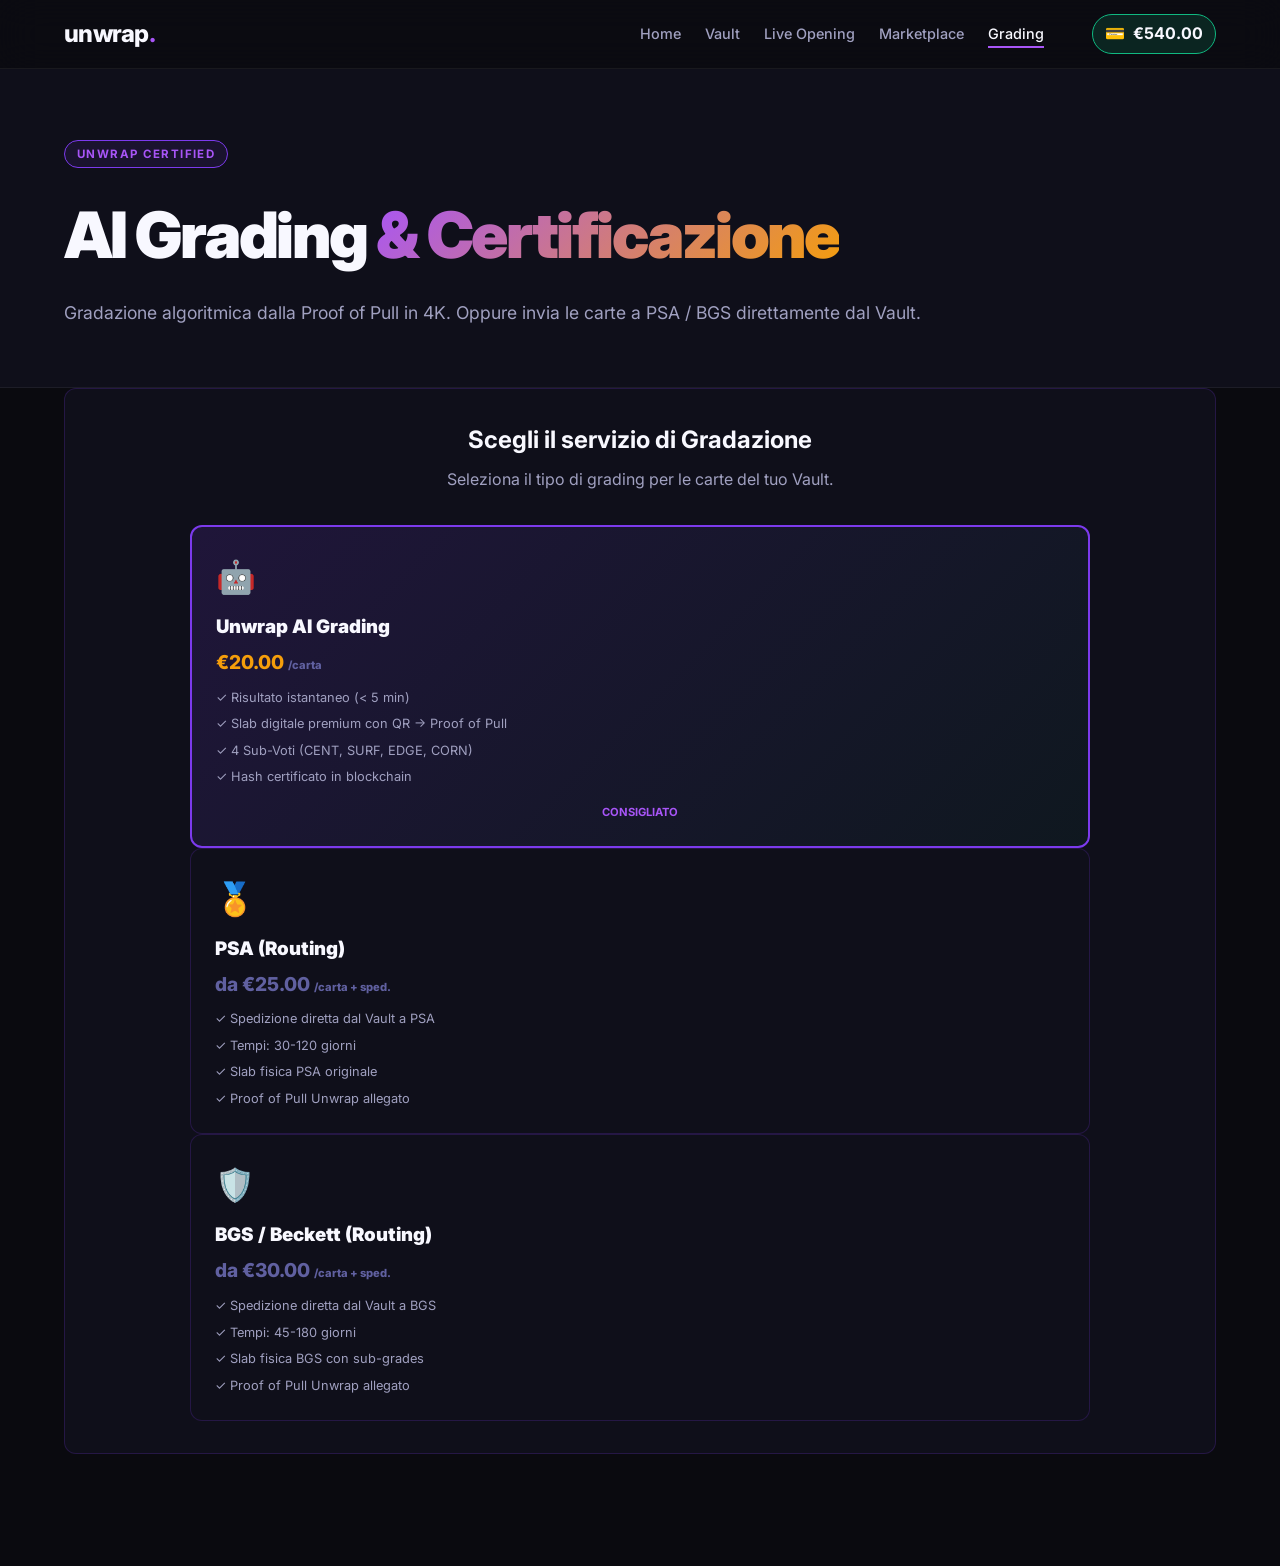
==== commit 7b8b29f2: "Add files via upload" ====
--- a/unwrap-demo/grading.html
+++ b/unwrap-demo/grading.html
@@ -44,7 +44,7 @@
       <h2 style="margin-bottom:0.5rem">Scegli il servizio di Gradazione</h2>
       <p style="color:var(--text-secondary);margin-bottom:2rem">Seleziona il tipo di grading per le carte del tuo Vault.</p>
       
-      <div style="display:grid;grid-template-columns:1fr 1fr 1fr;gap:1.5rem;text-align:left;max-width:900px;margin:0 auto">
+      <div class="grid-3" style="text-align:left;max-width:900px;margin:0 auto">
         
         <!-- Unwrap AI -->
         <div style="background:linear-gradient(135deg,rgba(124,58,237,0.15),rgba(16,185,129,0.05));border:2px solid var(--accent);border-radius:12px;padding:1.5rem;cursor:pointer;transition:transform 0.2s" onmouseover="this.style.transform='translateY(-5px)'" onmouseout="this.style.transform='none'" onclick="selectService('unwrap')">
--- a/unwrap-demo/styles.css
+++ b/unwrap-demo/styles.css
@@ -1,2153 +1,2304 @@
-/* =============================================
-   UNWRAP — TCG NOTARY PROTOCOL
-   Global Styles
-   ============================================= */
-
-:root {
-  --bg-primary: #0a0a0f;
-  --bg-secondary: #0f0f1a;
-  --bg-card: #13131f;
-  --bg-card-hover: #1a1a2e;
-  --accent: #7c3aed;
-  --accent-light: #a855f7;
-  --accent-glow: rgba(124, 58, 237, 0.3);
-  --gold: #f59e0b;
-  --gold-light: #fcd34d;
-  --green: #10b981;
-  --text-primary: #f8f8ff;
-  --text-secondary: #a0a0c0;
-  --text-muted: #6060a0;
-  --border: rgba(124, 58, 237, 0.2);
-  --border-subtle: rgba(255,255,255,0.06);
-  --radius: 16px;
-  --radius-sm: 8px;
-  --radius-lg: 24px;
-  --font-main: 'Inter', sans-serif;
-  --font-display: 'Playfair Display', serif;
-  --shadow-card: 0 4px 24px rgba(0,0,0,0.4);
-  --shadow-glow: 0 0 40px rgba(124,58,237,0.2);
-  --transition: 0.25s cubic-bezier(0.4,0,0.2,1);
-}
-
-*, *::before, *::after { box-sizing: border-box; margin: 0; padding: 0; }
-
-html { scroll-behavior: smooth; }
-
-body {
-  background: var(--bg-primary);
-  color: var(--text-primary);
-  font-family: var(--font-main);
-  font-size: 16px;
-  line-height: 1.6;
-  overflow-x: hidden;
-}
-
-a { color: inherit; text-decoration: none; }
-
-img { max-width: 100%; }
-
-/* =============================================
-   LAYOUT
-   ============================================= */
-
-.container {
-  max-width: 1200px;
-  margin: 0 auto;
-  padding: 0 24px;
-}
-
-.section {
-  padding: 100px 0;
-}
-
-.section-dark {
-  background: var(--bg-secondary);
-}
-
-/* =============================================
-   NAV
-   ============================================= */
-
-.nav {
-  position: fixed;
-  top: 0; left: 0; right: 0;
-  z-index: 1000;
-  padding: 0;
-  background: rgba(10,10,15,0.8);
-  backdrop-filter: blur(20px);
-  border-bottom: 1px solid var(--border-subtle);
-  transition: var(--transition);
-}
-
-.nav.scrolled {
-  background: rgba(10,10,15,0.95);
-  box-shadow: 0 4px 32px rgba(0,0,0,0.5);
-}
-
-.nav-inner {
-  max-width: 1200px;
-  margin: 0 auto;
-  padding: 0 24px;
-  height: 68px;
-  display: flex;
-  align-items: center;
-  gap: 2rem;
-}
-
-.logo {
-  font-family: var(--font-main);
-  font-weight: 800;
-  font-size: 1.5rem;
-  letter-spacing: -0.03em;
-  color: var(--text-primary);
-}
-
-.logo-dot { color: var(--accent-light); }
-
-.nav-links {
-  display: flex;
-  gap: 1.5rem;
-  list-style: none;
-  margin-left: auto;
-}
-
-.nav-links a {
-  font-size: 0.9rem;
-  font-weight: 500;
-  color: var(--text-secondary);
-  transition: color var(--transition);
-  padding: 4px 0;
-  border-bottom: 2px solid transparent;
-}
-
-.nav-links a:hover,
-.nav-links a.active {
-  color: var(--text-primary);
-  border-bottom-color: var(--accent-light);
-}
-
-.nav-actions {
-  display: flex;
-  gap: 0.75rem;
-  margin-left: 1rem;
-}
-
-.nav-burger {
-  display: none;
-  background: none;
-  border: none;
-  color: var(--text-primary);
-  font-size: 1.5rem;
-  cursor: pointer;
-  margin-left: auto;
-}
-
-/* =============================================
-   BUTTONS
-   ============================================= */
-
-.btn {
-  display: inline-flex;
-  align-items: center;
-  gap: 0.5rem;
-  padding: 10px 20px;
-  border-radius: var(--radius-sm);
-  font-size: 0.9rem;
-  font-weight: 600;
-  cursor: pointer;
-  border: none;
-  transition: all var(--transition);
-  white-space: nowrap;
-}
-
-.btn-lg {
-  padding: 14px 28px;
-  font-size: 1rem;
-  border-radius: var(--radius);
-}
-
-.btn-primary {
-  background: linear-gradient(135deg, var(--accent), var(--accent-light));
-  color: #fff;
-  box-shadow: 0 4px 16px var(--accent-glow);
-}
-
-.btn-primary:hover {
-  transform: translateY(-2px);
-  box-shadow: 0 8px 24px rgba(124,58,237,0.5);
-}
-
-.btn-outline {
-  background: transparent;
-  color: var(--text-primary);
-  border: 1.5px solid var(--border);
-}
-
-.btn-outline:hover {
-  border-color: var(--accent-light);
-  color: var(--accent-light);
-  transform: translateY(-2px);
-}
-
-.btn-ghost {
-  background: transparent;
-  color: var(--text-secondary);
-}
-
-.btn-ghost:hover {
-  color: var(--text-primary);
-}
-
-.btn-gold {
-  background: linear-gradient(135deg, #d97706, var(--gold));
-  color: #000;
-}
-
-.btn-gold:hover {
-  transform: translateY(-2px);
-  box-shadow: 0 8px 24px rgba(245,158,11,0.4);
-}
-
-/* =============================================
-   HERO
-   ============================================= */
-
-.hero {
-  position: relative;
-  min-height: 100vh;
-  display: flex;
-  align-items: center;
-  padding: 120px 24px 80px;
-  overflow: hidden;
-}
-
-.hero-bg {
-  position: absolute;
-  inset: 0;
-  z-index: 0;
-}
-
-.hero-orb {
-  position: absolute;
-  border-radius: 50%;
-  filter: blur(80px);
-  opacity: 0.4;
-}
-
-.hero-orb-1 {
-  width: 600px; height: 600px;
-  background: radial-gradient(circle, var(--accent), transparent 70%);
-  top: -200px; left: -100px;
-  animation: orbFloat1 8s ease-in-out infinite;
-}
-
-.hero-orb-2 {
-  width: 400px; height: 400px;
-  background: radial-gradient(circle, var(--gold), transparent 70%);
-  bottom: -100px; right: -50px;
-  animation: orbFloat2 10s ease-in-out infinite;
-}
-
-@keyframes orbFloat1 {
-  0%,100% { transform: translate(0,0); }
-  50% { transform: translate(40px, 30px); }
-}
-@keyframes orbFloat2 {
-  0%,100% { transform: translate(0,0); }
-  50% { transform: translate(-30px, -20px); }
-}
-
-.hero-grid {
-  position: absolute;
-  inset: 0;
-  background-image:
-    linear-gradient(rgba(124,58,237,0.05) 1px, transparent 1px),
-    linear-gradient(90deg, rgba(124,58,237,0.05) 1px, transparent 1px);
-  background-size: 60px 60px;
-}
-
-.hero .container {
-  position: relative;
-  z-index: 1;
-  max-width: 1200px;
-  margin: 0 auto;
-}
-
-.hero-badge {
-  display: inline-block;
-  padding: 6px 16px;
-  border-radius: 999px;
-  border: 1px solid var(--accent);
-  color: var(--accent-light);
-  font-size: 0.75rem;
-  font-weight: 700;
-  letter-spacing: 0.12em;
-  margin-bottom: 1.5rem;
-  background: rgba(124,58,237,0.1);
-}
-
-.hero-title {
-  font-family: var(--font-main);
-  font-size: clamp(4rem, 10vw, 9rem);
-  font-weight: 900;
-  line-height: 1;
-  letter-spacing: -0.04em;
-  margin-bottom: 1.5rem;
-}
-
-.gradient-text {
-  background: linear-gradient(135deg, var(--accent-light), var(--gold));
-  -webkit-background-clip: text;
-  -webkit-text-fill-color: transparent;
-  background-clip: text;
-}
-
-.hero-sub {
-  font-size: 1.2rem;
-  color: var(--text-secondary);
-  max-width: 560px;
-  margin-bottom: 2.5rem;
-  line-height: 1.7;
-}
-
-.hero-ctas {
-  display: flex;
-  gap: 1rem;
-  flex-wrap: wrap;
-  margin-bottom: 4rem;
-}
-
-.hero-stats {
-  display: flex;
-  align-items: center;
-  gap: 2rem;
-  flex-wrap: wrap;
-}
-
-.stat { display: flex; flex-direction: column; }
-.stat-num {
-  font-size: 2.5rem;
-  font-weight: 800;
-  line-height: 1;
-  background: linear-gradient(135deg, var(--text-primary), var(--accent-light));
-  -webkit-background-clip: text;
-  -webkit-text-fill-color: transparent;
-  background-clip: text;
-}
-.stat-label { font-size: 0.8rem; color: var(--text-muted); margin-top: 4px; }
-.stat-divider { width: 1px; height: 40px; background: var(--border); }
-
-/* =============================================
-   PILLS
-   ============================================= */
-
-.pills-section {
-  padding: 20px 0;
-  background: var(--bg-secondary);
-  border-top: 1px solid var(--border-subtle);
-  border-bottom: 1px solid var(--border-subtle);
-  overflow: hidden;
-}
-
-.pills-row {
-  display: flex;
-  gap: 1rem;
-  flex-wrap: wrap;
-  justify-content: center;
-}
-
-.pill {
-  display: flex;
-  align-items: center;
-  gap: 0.5rem;
-  padding: 10px 18px;
-  border-radius: 999px;
-  border: 1px solid var(--border);
-  background: var(--bg-card);
-  font-size: 0.85rem;
-  font-weight: 500;
-  color: var(--text-secondary);
-  white-space: nowrap;
-}
-
-.pill-icon { font-size: 1rem; }
-
-/* =============================================
-   SECTION HEADERS
-   ============================================= */
-
-.section-header {
-  text-align: center;
-  max-width: 680px;
-  margin: 0 auto 4rem;
-}
-
-.section-tag {
-  display: inline-block;
-  padding: 4px 12px;
-  border-radius: 999px;
-  border: 1px solid var(--accent);
-  color: var(--accent-light);
-  font-size: 0.72rem;
-  font-weight: 700;
-  letter-spacing: 0.12em;
-  margin-bottom: 1rem;
-  background: rgba(124,58,237,0.1);
-  text-transform: uppercase;
-}
-
-.section-title {
-  font-size: clamp(2rem, 4vw, 3rem);
-  font-weight: 800;
-  letter-spacing: -0.03em;
-  margin-bottom: 1rem;
-}
-
-.section-sub {
-  color: var(--text-secondary);
-  font-size: 1.05rem;
-  line-height: 1.7;
-}
-
-/* =============================================
-   STEPS GRID
-   ============================================= */
-
-.steps-grid {
-  display: grid;
-  grid-template-columns: repeat(auto-fit, minmax(250px, 1fr));
-  gap: 1.5rem;
-}
-
-.step-card {
-  background: var(--bg-card);
-  border: 1px solid var(--border-subtle);
-  border-radius: var(--radius);
-  padding: 2rem;
-  position: relative;
-  transition: all var(--transition);
-}
-
-.step-card:hover {
-  border-color: var(--accent);
-  transform: translateY(-4px);
-  box-shadow: var(--shadow-glow);
-}
-
-.step-num {
-  font-size: 0.75rem;
-  font-weight: 700;
-  color: var(--accent-light);
-  letter-spacing: 0.1em;
-  margin-bottom: 1rem;
-}
-
-.step-icon {
-  font-size: 2.5rem;
-  margin-bottom: 1rem;
-}
-
-.step-card h3 {
-  font-size: 1.1rem;
-  font-weight: 700;
-  margin-bottom: 0.5rem;
-}
-
-.step-card p {
-  color: var(--text-secondary);
-  font-size: 0.9rem;
-  line-height: 1.6;
-}
-
-/* =============================================
-   SPLIT LAYOUT
-   ============================================= */
-
-.split-layout {
-  display: grid;
-  grid-template-columns: 1fr 1fr;
-  gap: 4rem;
-  align-items: center;
-}
-
-.split-text .section-title { text-align: left; }
-.split-text p {
-  color: var(--text-secondary);
-  margin-bottom: 1.5rem;
-  line-height: 1.7;
-}
-
-.feature-list {
-  list-style: none;
-  margin-bottom: 2rem;
-}
-
-.feature-list li {
-  display: flex;
-  align-items: center;
-  gap: 0.75rem;
-  padding: 8px 0;
-  color: var(--text-secondary);
-  font-size: 0.95rem;
-}
-
-.check {
-  color: var(--green);
-  font-weight: 700;
-  font-size: 1rem;
-}
-
-/* VAULT VISUAL */
-.split-visual {
-  display: flex;
-  justify-content: center;
-}
-
-.vault-mini {
-  background: var(--bg-card);
-  border: 2px solid var(--border);
-  border-radius: var(--radius-lg);
-  padding: 2rem;
-  text-align: center;
-  width: 300px;
-  box-shadow: var(--shadow-card), 0 0 60px rgba(124,58,237,0.15);
-}
-
-.vault-door {
-  width: 160px;
-  height: 160px;
-  background: linear-gradient(135deg, #1a1a2e, #0f0f1a);
-  border: 3px solid var(--accent);
-  border-radius: 50%;
-  margin: 0 auto 1.5rem;
-  position: relative;
-  display: flex;
-  align-items: center;
-  justify-content: center;
-  box-shadow: 0 0 30px var(--accent-glow), inset 0 0 20px rgba(0,0,0,0.5);
-}
-
-.vault-handle {
-  width: 50px;
-  height: 50px;
-  border: 3px solid var(--accent-light);
-  border-radius: 50%;
-  position: relative;
-}
-
-.vault-handle::after {
-  content: '';
-  position: absolute;
-  top: 50%; left: 50%;
-  transform: translate(-50%,-50%);
-  width: 14px; height: 14px;
-  background: var(--accent-light);
-  border-radius: 50%;
-}
-
-.vault-bolts {
-  position: absolute;
-  inset: 0;
-  border-radius: 50%;
-}
-
-.bolt {
-  position: absolute;
-  width: 10px; height: 10px;
-  background: var(--accent);
-  border-radius: 50%;
-}
-.bolt:nth-child(1) { top: 8px; left: 50%; transform: translateX(-50%); }
-.bolt:nth-child(2) { bottom: 8px; left: 50%; transform: translateX(-50%); }
-.bolt:nth-child(3) { left: 8px; top: 50%; transform: translateY(-50%); }
-.bolt:nth-child(4) { right: 8px; top: 50%; transform: translateY(-50%); }
-
-.vault-stats-mini {
-  display: flex;
-  flex-direction: column;
-  gap: 0.5rem;
-}
-
-.vm-stat {
-  display: flex;
-  justify-content: space-between;
-  align-items: center;
-  padding: 8px 12px;
-  background: var(--bg-secondary);
-  border-radius: var(--radius-sm);
-  font-size: 0.85rem;
-  color: var(--text-secondary);
-}
-
-.vm-stat span {
-  font-weight: 700;
-  color: var(--accent-light);
-}
-
-/* =============================================
-   SLAB SHOWCASE
-   ============================================= */
-
-.slab-showcase {
-  display: grid;
-  grid-template-columns: 320px 1fr;
-  gap: 4rem;
-  align-items: start;
-}
-
-.slab-card {
-  background: linear-gradient(145deg, rgba(124,58,237,0.15), rgba(245,158,11,0.05));
-  border: 1px solid rgba(124,58,237,0.3);
-  border-radius: var(--radius-lg);
-  padding: 1.5rem;
-  box-shadow: var(--shadow-card), 0 0 60px rgba(124,58,237,0.15);
-}
-
-.slab-inner {
-  display: flex;
-  flex-direction: column;
-  gap: 1rem;
-}
-
-.slab-image {
-  border-radius: var(--radius);
-  overflow: hidden;
-  height: 180px;
-  background: linear-gradient(135deg, #1a0a30, #0a1a30);
-  display: flex;
-  align-items: center;
-  justify-content: center;
-}
-
-.card-art {
-  width: 120px; height: 165px;
-  border-radius: 8px;
-  position: relative;
-}
-
-.card-art.charizard {
-  background: linear-gradient(135deg, #ff6b35, #ff9500, #ffd700);
-  box-shadow: 0 4px 20px rgba(255,107,53,0.5);
-  position: relative;
-  overflow: hidden;
-}
-
-.card-art.charizard::before {
-  content: '🔥';
-  position: absolute;
-  font-size: 4rem;
-  top: 50%; left: 50%;
-  transform: translate(-50%, -50%);
-}
-
-.card-art.charizard::after {
-  content: 'CHARIZARD';
-  position: absolute;
-  bottom: 8px;
-  left: 0; right: 0;
-  text-align: center;
-  font-size: 0.5rem;
-  font-weight: 800;
-  letter-spacing: 0.1em;
-  color: rgba(0,0,0,0.7);
-}
-
-.slab-badge {
-  text-align: center;
-  font-size: 0.65rem;
-  font-weight: 800;
-  letter-spacing: 0.2em;
-  color: var(--accent-light);
-  background: rgba(124,58,237,0.1);
-  border: 1px solid var(--accent);
-  border-radius: 4px;
-  padding: 4px;
-}
-
-.slab-grades {
-  display: flex;
-  flex-direction: column;
-  gap: 8px;
-}
-
-.grade-row {
-  display: flex;
-  align-items: center;
-  gap: 8px;
-}
-
-.grade-cat {
-  font-size: 0.65rem;
-  font-weight: 700;
-  color: var(--text-muted);
-  letter-spacing: 0.08em;
-  width: 36px;
-}
-
-.grade-bar {
-  flex: 1;
-  height: 6px;
-  background: rgba(255,255,255,0.08);
-  border-radius: 3px;
-  overflow: hidden;
-}
-
-.grade-fill {
-  display: block;
-  height: 100%;
-  background: linear-gradient(90deg, var(--accent), var(--accent-light));
-  border-radius: 3px;
-  transition: width 1s ease;
-}
-
-.grade-val {
-  font-size: 0.8rem;
-  font-weight: 800;
-  color: var(--text-primary);
-  width: 28px;
-  text-align: right;
-}
-
-.slab-total {
-  display: flex;
-  align-items: center;
-  justify-content: space-between;
-  padding: 10px 12px;
-  background: rgba(245,158,11,0.1);
-  border: 1px solid rgba(245,158,11,0.3);
-  border-radius: var(--radius-sm);
-}
-
-.total-label {
-  font-size: 0.7rem;
-  font-weight: 700;
-  letter-spacing: 0.1em;
-  color: var(--gold);
-}
-
-.total-score {
-  font-size: 2rem;
-  font-weight: 900;
-  color: var(--gold);
-}
-
-.total-score.gem {
-  background: linear-gradient(135deg, var(--gold), #fff);
-  -webkit-background-clip: text;
-  -webkit-text-fill-color: transparent;
-  background-clip: text;
-}
-
-.slab-qr {
-  display: flex;
-  align-items: center;
-  gap: 0.75rem;
-  font-size: 0.75rem;
-  color: var(--text-muted);
-}
-
-.qr-mini {
-  width: 36px; height: 36px;
-  background: var(--text-primary);
-  border-radius: 4px;
-  color: var(--bg-primary);
-  display: flex;
-  align-items: center;
-  justify-content: center;
-  font-size: 0.6rem;
-  font-weight: 800;
-}
-
-.grading-info {
-  display: grid;
-  grid-template-columns: 1fr 1fr;
-  gap: 1.5rem;
-  align-content: start;
-}
-
-.gi-item {
-  background: var(--bg-card);
-  border: 1px solid var(--border-subtle);
-  border-radius: var(--radius);
-  padding: 1.5rem;
-  transition: all var(--transition);
-}
-
-.gi-item:hover {
-  border-color: var(--accent);
-  transform: translateY(-2px);
-}
-
-.gi-icon { font-size: 1.8rem; margin-bottom: 0.75rem; }
-.gi-item h4 { font-weight: 700; margin-bottom: 0.5rem; }
-.gi-item p { font-size: 0.85rem; color: var(--text-secondary); line-height: 1.5; }
-
-/* =============================================
-   MARKETPLACE
-   ============================================= */
-
-.mp-features {
-  display: grid;
-  grid-template-columns: repeat(auto-fit, minmax(280px, 1fr));
-  gap: 1.5rem;
-  margin-bottom: 2rem;
-}
-
-.mp-card {
-  background: var(--bg-card);
-  border: 1px solid var(--border-subtle);
-  border-radius: var(--radius);
-  padding: 2rem;
-  transition: all var(--transition);
-}
-
-.mp-card:hover {
-  border-color: var(--accent);
-  transform: translateY(-4px);
-}
-
-.mp-card-highlight {
-  border-color: var(--accent);
-  background: linear-gradient(135deg, rgba(124,58,237,0.1), var(--bg-card));
-  box-shadow: var(--shadow-glow);
-}
-
-.mp-icon { font-size: 2.5rem; margin-bottom: 1rem; }
-.mp-card h3 { font-weight: 700; margin-bottom: 0.75rem; }
-.mp-card p { color: var(--text-secondary); font-size: 0.9rem; line-height: 1.6; }
-
-.commission-badge {
-  display: inline-block;
-  margin-top: 1rem;
-  padding: 4px 12px;
-  background: rgba(16,185,129,0.15);
-  border: 1px solid var(--green);
-  border-radius: 999px;
-  color: var(--green);
-  font-size: 0.8rem;
-  font-weight: 700;
-}
-
-.cash-offer-banner {
-  display: flex;
-  align-items: center;
-  justify-content: space-between;
-  gap: 2rem;
-  background: linear-gradient(135deg, rgba(245,158,11,0.15), rgba(124,58,237,0.1));
-  border: 1px solid rgba(245,158,11,0.3);
-  border-radius: var(--radius-lg);
-  padding: 2.5rem;
-}
-
-.co-badge {
-  display: inline-block;
-  padding: 4px 12px;
-  border-radius: 999px;
-  background: rgba(245,158,11,0.2);
-  border: 1px solid var(--gold);
-  color: var(--gold);
-  font-size: 0.75rem;
-  font-weight: 700;
-  letter-spacing: 0.1em;
-  margin-bottom: 0.75rem;
-}
-
-.co-left h3 { font-size: 1.5rem; font-weight: 800; margin-bottom: 0.75rem; }
-.co-left p { color: var(--text-secondary); max-width: 500px; }
-
-.co-timer {
-  display: flex;
-  flex-direction: column;
-  align-items: center;
-  background: rgba(245,158,11,0.1);
-  border: 2px solid var(--gold);
-  border-radius: var(--radius);
-  padding: 1.5rem 2rem;
-  min-width: 140px;
-}
-
-.timer-num {
-  font-size: 4rem;
-  font-weight: 900;
-  color: var(--gold);
-  line-height: 1;
-}
-
-.timer-label {
-  font-size: 0.65rem;
-  font-weight: 700;
-  letter-spacing: 0.12em;
-  color: var(--gold);
-  text-align: center;
-  margin-top: 4px;
-  opacity: 0.7;
-}
-
-/* =============================================
-   BULK GRID
-   ============================================= */
-
-.bulk-grid {
-  display: grid;
-  grid-template-columns: repeat(auto-fit, minmax(280px, 1fr));
-  gap: 1.5rem;
-}
-
-.bulk-card {
-  background: var(--bg-card);
-  border: 1px solid var(--border-subtle);
-  border-radius: var(--radius);
-  padding: 2rem;
-  transition: all var(--transition);
-}
-
-.bulk-card:hover {
-  border-color: var(--accent);
-  transform: translateY(-4px);
-}
-
-.bulk-icon { font-size: 2.5rem; margin-bottom: 1rem; }
-.bulk-card h3 { font-weight: 700; margin-bottom: 0.75rem; }
-.bulk-card p { color: var(--text-secondary); font-size: 0.9rem; line-height: 1.6; }
-
-/* =============================================
-   CTA SECTION
-   ============================================= */
-
-.section-cta {
-  padding: 100px 24px;
-  text-align: center;
-  background: linear-gradient(135deg, var(--bg-primary), var(--bg-secondary));
-  position: relative;
-  overflow: hidden;
-}
-
-.section-cta::before {
-  content: '';
-  position: absolute;
-  top: 50%; left: 50%;
-  transform: translate(-50%, -50%);
-  width: 600px; height: 600px;
-  background: radial-gradient(circle, rgba(124,58,237,0.15), transparent 70%);
-  pointer-events: none;
-}
-
-.section-cta .container { position: relative; z-index: 1; }
-
-.section-cta h2 {
-  font-size: clamp(2rem, 5vw, 3.5rem);
-  font-weight: 900;
-  margin-bottom: 1rem;
-  letter-spacing: -0.03em;
-}
-
-.section-cta p {
-  color: var(--text-secondary);
-  font-size: 1.1rem;
-  margin-bottom: 2rem;
-}
-
-.contact-info {
-  margin-top: 2rem;
-  color: var(--text-muted);
-  font-size: 0.9rem;
-  display: flex;
-  justify-content: center;
-  gap: 1rem;
-  align-items: center;
-}
-
-.contact-info .sep { opacity: 0.3; }
-
-/* =============================================
-   FOOTER
-   ============================================= */
-
-.footer {
-  background: var(--bg-secondary);
-  border-top: 1px solid var(--border-subtle);
-  padding: 60px 24px 30px;
-}
-
-.footer-inner {
-  display: flex;
-  justify-content: space-between;
-  gap: 4rem;
-  margin-bottom: 3rem;
-}
-
-.footer-brand { max-width: 240px; }
-.footer-brand p {
-  margin-top: 1rem;
-  color: var(--text-muted);
-  font-size: 0.85rem;
-  line-height: 1.6;
-}
-
-.footer-links {
-  display: flex;
-  gap: 4rem;
-}
-
-.fl-col {
-  display: flex;
-  flex-direction: column;
-  gap: 0.75rem;
-}
-
-.fl-col h4 {
-  font-size: 0.8rem;
-  font-weight: 700;
-  letter-spacing: 0.1em;
-  text-transform: uppercase;
-  color: var(--text-muted);
-  margin-bottom: 0.25rem;
-}
-
-.fl-col a {
-  font-size: 0.9rem;
-  color: var(--text-secondary);
-  transition: color var(--transition);
-}
-
-.fl-col a:hover { color: var(--text-primary); }
-
-.footer-bottom {
-  border-top: 1px solid var(--border-subtle);
-  padding-top: 1.5rem;
-  color: var(--text-muted);
-  font-size: 0.8rem;
-  text-align: center;
-}
-
-/* =============================================
-   VAULT PAGE
-   ============================================= */
-
-.page-header {
-  padding: 140px 24px 60px;
-  background: var(--bg-secondary);
-  border-bottom: 1px solid var(--border-subtle);
-}
-
-.page-header h1 {
-  font-size: clamp(2.5rem, 5vw, 4rem);
-  font-weight: 900;
-  letter-spacing: -0.04em;
-  margin-bottom: 0.75rem;
-}
-
-.page-header p { color: var(--text-secondary); font-size: 1.1rem; }
-
-.vault-layout {
-  display: grid;
-  grid-template-columns: 300px 1fr;
-  gap: 2rem;
-  padding: 2rem 0;
-}
-
-.vault-sidebar {
-  display: flex;
-  flex-direction: column;
-  gap: 1rem;
-}
-
-.vault-profile {
-  background: var(--bg-card);
-  border: 1px solid var(--border-subtle);
-  border-radius: var(--radius);
-  padding: 1.5rem;
-  text-align: center;
-}
-
-.avatar {
-  width: 72px; height: 72px;
-  background: linear-gradient(135deg, var(--accent), var(--accent-light));
-  border-radius: 50%;
-  display: flex;
-  align-items: center;
-  justify-content: center;
-  font-size: 2rem;
-  margin: 0 auto 1rem;
-}
-
-.vault-profile h3 { font-weight: 700; margin-bottom: 0.25rem; }
-.vault-profile p { color: var(--text-muted); font-size: 0.8rem; }
-
-.vault-plan {
-  margin-top: 1rem;
-  padding: 8px 12px;
-  background: rgba(124,58,237,0.1);
-  border: 1px solid var(--accent);
-  border-radius: var(--radius-sm);
-  font-size: 0.8rem;
-  font-weight: 600;
-  color: var(--accent-light);
-}
-
-.vault-stats-panel {
-  background: var(--bg-card);
-  border: 1px solid var(--border-subtle);
-  border-radius: var(--radius);
-  padding: 1.5rem;
-}
-
-.vs-title {
-  font-size: 0.75rem;
-  font-weight: 700;
-  letter-spacing: 0.1em;
-  color: var(--text-muted);
-  text-transform: uppercase;
-  margin-bottom: 1rem;
-}
-
-.vs-row {
-  display: flex;
-  justify-content: space-between;
-  align-items: center;
-  padding: 8px 0;
-  border-bottom: 1px solid var(--border-subtle);
-  font-size: 0.85rem;
-}
-
-.vs-row:last-child { border-bottom: none; }
-.vs-row span:last-child { font-weight: 700; color: var(--text-primary); }
-
-.capacity-bar {
-  margin-top: 0.75rem;
-  background: rgba(255,255,255,0.08);
-  border-radius: 3px;
-  height: 6px;
-  overflow: hidden;
-}
-
-.capacity-fill {
-  height: 100%;
-  background: linear-gradient(90deg, var(--accent), var(--accent-light));
-  border-radius: 3px;
-  width: 38%;
-  transition: width 1s ease;
-}
-
-.vault-actions {
-  display: flex;
-  flex-direction: column;
-  gap: 0.5rem;
-}
-
-.vault-actions .btn { justify-content: center; }
-
-.vault-main { display: flex; flex-direction: column; gap: 1.5rem; }
-
-.vault-toolbar {
-  display: flex;
-  align-items: center;
-  gap: 1rem;
-  flex-wrap: wrap;
-}
-
-.search-input {
-  flex: 1;
-  min-width: 200px;
-  padding: 10px 16px;
-  background: var(--bg-card);
-  border: 1px solid var(--border-subtle);
-  border-radius: var(--radius-sm);
-  color: var(--text-primary);
-  font-size: 0.9rem;
-  outline: none;
-  transition: border-color var(--transition);
-}
-
-.search-input:focus { border-color: var(--accent); }
-.search-input::placeholder { color: var(--text-muted); }
-
-.filter-tabs {
-  display: flex;
-  gap: 0.25rem;
-  background: var(--bg-card);
-  border: 1px solid var(--border-subtle);
-  border-radius: var(--radius-sm);
-  padding: 4px;
-}
-
-.filter-tab {
-  padding: 6px 14px;
-  border-radius: 6px;
-  font-size: 0.8rem;
-  font-weight: 600;
-  cursor: pointer;
-  color: var(--text-muted);
-  background: none;
-  border: none;
-  transition: all var(--transition);
-}
-
-.filter-tab.active, .filter-tab:hover {
-  background: var(--accent);
-  color: #fff;
-}
-
-.cards-grid {
-  display: grid;
-  grid-template-columns: repeat(auto-fill, minmax(200px, 1fr));
-  gap: 1rem;
-}
-
-.card-item {
-  background: var(--bg-card);
-  border: 1px solid var(--border-subtle);
-  border-radius: var(--radius);
-  overflow: hidden;
-  cursor: pointer;
-  transition: all var(--transition);
-  position: relative;
-}
-
-.card-item:hover {
-  border-color: var(--accent);
-  transform: translateY(-4px);
-  box-shadow: var(--shadow-glow);
-}
-
-.card-item-img {
-  height: 160px;
-  display: flex;
-  align-items: center;
-  justify-content: center;
-  font-size: 3rem;
-  position: relative;
-}
-
-.card-item-rarity {
-  position: absolute;
-  top: 8px; right: 8px;
-  padding: 2px 8px;
-  border-radius: 4px;
-  font-size: 0.65rem;
-  font-weight: 800;
-  letter-spacing: 0.1em;
-}
-
-.rarity-rare { background: rgba(99,102,241,0.8); color: #fff; }
-.rarity-ultra { background: linear-gradient(135deg, #7c3aed, #f59e0b); color: #fff; }
-.rarity-common { background: rgba(100,100,120,0.8); color: var(--text-secondary); }
-.rarity-secret { background: linear-gradient(135deg, #f59e0b, #ef4444); color: #fff; }
-
-.card-item-info {
-  padding: 12px;
-}
-
-.card-item-name { font-weight: 700; font-size: 0.9rem; margin-bottom: 4px; }
-.card-item-set { font-size: 0.75rem; color: var(--text-muted); }
-.card-item-footer {
-  display: flex;
-  justify-content: space-between;
-  align-items: center;
-  margin-top: 8px;
-}
-.card-item-price { font-weight: 700; color: var(--green); font-size: 0.9rem; }
-.card-item-grade {
-  font-size: 0.7rem;
-  font-weight: 700;
-  padding: 2px 8px;
-  border-radius: 4px;
-  background: rgba(245,158,11,0.15);
-  color: var(--gold);
-  border: 1px solid rgba(245,158,11,0.3);
-}
-
-.proof-badge {
-  position: absolute;
-  bottom: 8px; left: 8px;
-  background: rgba(0,0,0,0.7);
-  border: 1px solid rgba(124,58,237,0.5);
-  border-radius: 4px;
-  padding: 2px 6px;
-  font-size: 0.6rem;
-  color: var(--accent-light);
-  font-weight: 700;
-}
-
-/* =============================================
-   LIVE PAGE
-   ============================================= */
-
-.live-layout {
-  display: grid;
-  grid-template-columns: 1fr 340px;
-  gap: 1.5rem;
-  padding: 2rem 0;
-}
-
-.live-stream {
-  background: #000;
-  border-radius: var(--radius);
-  overflow: hidden;
-  position: relative;
-  aspect-ratio: 16/9;
-}
-
-.stream-overlay {
-  position: absolute;
-  inset: 0;
-  background: linear-gradient(135deg, #0a0020, #001a0a);
-  display: flex;
-  flex-direction: column;
-  align-items: center;
-  justify-content: center;
-  gap: 1rem;
-}
-
-.stream-badge-live {
-  display: flex;
-  align-items: center;
-  gap: 0.5rem;
-  background: rgba(239,68,68,0.2);
-  border: 1px solid #ef4444;
-  border-radius: 999px;
-  padding: 6px 16px;
-  font-size: 0.8rem;
-  font-weight: 700;
-  color: #ef4444;
-  letter-spacing: 0.1em;
-}
-
-.live-dot {
-  width: 8px; height: 8px;
-  background: #ef4444;
-  border-radius: 50%;
-  animation: livePulse 1.5s infinite;
-}
-
-@keyframes livePulse {
-  0%,100% { opacity: 1; transform: scale(1); }
-  50% { opacity: 0.5; transform: scale(1.4); }
-}
-
-.stream-info {
-  text-align: center;
-}
-
-.stream-info h2 { font-size: 1.5rem; font-weight: 800; margin-bottom: 0.5rem; }
-.stream-info p { color: var(--text-secondary); }
-
-.stream-controls {
-  position: absolute;
-  bottom: 16px;
-  left: 16px; right: 16px;
-  display: flex;
-  justify-content: space-between;
-  align-items: flex-end;
-}
-
-.stream-actions {
-  display: flex;
-  gap: 0.5rem;
-}
-
-.stream-meta {
-  display: flex;
-  gap: 1rem;
-}
-
-.meta-tag {
-  background: rgba(0,0,0,0.6);
-  border: 1px solid var(--border-subtle);
-  border-radius: 6px;
-  padding: 4px 10px;
-  font-size: 0.75rem;
-  color: var(--text-secondary);
-}
-
-.live-sidebar {
-  display: flex;
-  flex-direction: column;
-  gap: 1rem;
-}
-
-.pack-queue {
-  background: var(--bg-card);
-  border: 1px solid var(--border-subtle);
-  border-radius: var(--radius);
-  padding: 1.25rem;
-}
-
-.pq-title {
-  font-size: 0.75rem;
-  font-weight: 700;
-  letter-spacing: 0.1em;
-  color: var(--text-muted);
-  text-transform: uppercase;
-  margin-bottom: 1rem;
-}
-
-.pack-items { display: flex; flex-direction: column; gap: 0.5rem; }
-
-.pack-item {
-  display: flex;
-  align-items: center;
-  gap: 0.75rem;
-  padding: 10px;
-  background: var(--bg-secondary);
-  border-radius: var(--radius-sm);
-  border: 1px solid var(--border-subtle);
-  transition: all var(--transition);
-}
-
-.pack-item.active {
-  border-color: var(--accent);
-  background: rgba(124,58,237,0.1);
-}
-
-.pack-item.done { opacity: 0.5; }
-
-.pack-icon { font-size: 1.5rem; }
-
-.pack-info { flex: 1; }
-.pack-name { font-size: 0.85rem; font-weight: 600; }
-.pack-detail { font-size: 0.75rem; color: var(--text-muted); }
-
-.pack-status {
-  font-size: 0.7rem;
-  font-weight: 700;
-  padding: 3px 8px;
-  border-radius: 4px;
-}
-
-.status-live { background: rgba(239,68,68,0.2); color: #ef4444; }
-.status-queue { background: rgba(100,100,120,0.2); color: var(--text-muted); }
-.status-done { background: rgba(16,185,129,0.2); color: var(--green); }
-
-.pull-log {
-  background: var(--bg-card);
-  border: 1px solid var(--border-subtle);
-  border-radius: var(--radius);
-  padding: 1.25rem;
-  flex: 1;
-  overflow: hidden;
-}
-
-.pl-title {
-  font-size: 0.75rem;
-  font-weight: 700;
-  letter-spacing: 0.1em;
-  color: var(--text-muted);
-  text-transform: uppercase;
-  margin-bottom: 1rem;
-}
-
-.pull-items {
-  display: flex;
-  flex-direction: column;
-  gap: 0.5rem;
-  max-height: 300px;
-  overflow-y: auto;
-}
-
-.pull-item {
-  display: flex;
-  align-items: center;
-  gap: 0.75rem;
-  padding: 10px;
-  border-radius: var(--radius-sm);
-  border-left: 3px solid transparent;
-  background: var(--bg-secondary);
-  transition: all var(--transition);
-}
-
-.pull-item.pull-rare { border-left-color: var(--accent); }
-.pull-item.pull-ultra { border-left-color: var(--gold); background: rgba(245,158,11,0.05); }
-.pull-item.pull-secret { border-left-color: #ef4444; background: rgba(239,68,68,0.05); }
-.pull-item.pull-common { border-left-color: var(--text-muted); }
-
-.pull-emoji { font-size: 1.5rem; }
-.pull-name { font-size: 0.85rem; font-weight: 600; }
-.pull-grade { font-size: 0.7rem; color: var(--text-muted); }
-.pull-value { font-size: 0.8rem; font-weight: 700; color: var(--green); margin-left: auto; }
-
-.live-open-section {
-  background: var(--bg-card);
-  border: 1px solid var(--border-subtle);
-  border-radius: var(--radius);
-  padding: 1.5rem;
-}
-
-.opening-animation {
-  text-align: center;
-  padding: 1rem 0;
-}
-
-.pack-3d {
-  width: 120px; height: 160px;
-  background: linear-gradient(135deg, #1e3a5f, #7c3aed);
-  border-radius: 12px;
-  margin: 0 auto 1rem;
-  position: relative;
-  cursor: pointer;
-  transition: transform 0.3s ease;
-  box-shadow: 0 8px 24px rgba(0,0,0,0.5);
-  display: flex;
-  align-items: center;
-  justify-content: center;
-  font-size: 2rem;
-  user-select: none;
-}
-
-.pack-3d:hover { transform: scale(1.05) rotateY(5deg); }
-.pack-3d.opening { animation: packOpen 0.6s ease forwards; }
-
-@keyframes packOpen {
-  0% { transform: scale(1); }
-  50% { transform: scale(1.1) rotateY(20deg); opacity: 0.5; }
-  100% { transform: scale(0.8) rotateY(180deg); opacity: 0; }
-}
-
-.open-btn-area {
-  display: flex;
-  flex-direction: column;
-  gap: 0.5rem;
-  align-items: center;
-}
-
-.open-result {
-  margin-top: 1rem;
-  display: none;
-  text-align: center;
-}
-
-.open-result.visible { display: block; }
-
-.result-card {
-  background: linear-gradient(135deg, rgba(124,58,237,0.2), rgba(245,158,11,0.1));
-  border: 2px solid var(--accent);
-  border-radius: var(--radius);
-  padding: 1.5rem;
-  animation: resultAppear 0.5s ease;
-}
-
-@keyframes resultAppear {
-  from { opacity: 0; transform: scale(0.8) translateY(20px); }
-  to { opacity: 1; transform: scale(1) translateY(0); }
-}
-
-.result-emoji { font-size: 3rem; margin-bottom: 0.5rem; }
-.result-name { font-weight: 800; font-size: 1.1rem; margin-bottom: 0.25rem; }
-.result-value { color: var(--green); font-weight: 700; }
-.result-rarity {
-  display: inline-block;
-  margin-top: 0.5rem;
-  padding: 3px 10px;
-  border-radius: 4px;
-  font-size: 0.7rem;
-  font-weight: 800;
-  letter-spacing: 0.1em;
-}
-
-/* =============================================
-   MARKETPLACE PAGE
-   ============================================= */
-
-.mp-toolbar {
-  display: flex;
-  gap: 1rem;
-  align-items: center;
-  flex-wrap: wrap;
-  margin-bottom: 1.5rem;
-}
-
-.select-filter {
-  padding: 10px 16px;
-  background: var(--bg-card);
-  border: 1px solid var(--border-subtle);
-  border-radius: var(--radius-sm);
-  color: var(--text-primary);
-  font-size: 0.85rem;
-  outline: none;
-  cursor: pointer;
-}
-
-.select-filter:focus { border-color: var(--accent); }
-
-.mp-grid {
-  display: grid;
-  grid-template-columns: repeat(auto-fill, minmax(220px, 1fr));
-  gap: 1.25rem;
-}
-
-.mp-listing {
-  background: var(--bg-card);
-  border: 1px solid var(--border-subtle);
-  border-radius: var(--radius);
-  overflow: hidden;
-  transition: all var(--transition);
-  cursor: pointer;
-}
-
-.mp-listing:hover {
-  border-color: var(--accent);
-  transform: translateY(-4px);
-  box-shadow: var(--shadow-glow);
-}
-
-.mp-listing-img {
-  height: 180px;
-  display: flex;
-  align-items: center;
-  justify-content: center;
-  font-size: 3.5rem;
-  position: relative;
-}
-
-.mp-listing-body { padding: 14px; }
-.mp-listing-name { font-weight: 700; margin-bottom: 4px; }
-.mp-listing-set { font-size: 0.75rem; color: var(--text-muted); margin-bottom: 8px; }
-
-.mp-listing-footer {
-  display: flex;
-  justify-content: space-between;
-  align-items: center;
-  margin-top: 8px;
-  padding-top: 8px;
-  border-top: 1px solid var(--border-subtle);
-}
-
-.mp-price { font-weight: 800; font-size: 1rem; color: var(--text-primary); }
-.mp-proof { font-size: 0.7rem; color: var(--accent-light); }
-
-.mp-listing-actions {
-  display: flex;
-  gap: 0.5rem;
-  margin-top: 10px;
-}
-
-.mp-listing-actions .btn { flex: 1; justify-content: center; font-size: 0.8rem; padding: 8px; }
-
-/* =============================================
-   GRADING PAGE
-   ============================================= */
-
-.grading-upload {
-  background: var(--bg-card);
-  border: 2px dashed var(--border);
-  border-radius: var(--radius-lg);
-  padding: 4rem;
-  text-align: center;
-  transition: all var(--transition);
-  cursor: pointer;
-}
-
-.grading-upload:hover {
-  border-color: var(--accent);
-  background: rgba(124,58,237,0.05);
-}
-
-.upload-icon { font-size: 3rem; margin-bottom: 1rem; }
-.grading-upload h3 { font-weight: 700; margin-bottom: 0.5rem; }
-.grading-upload p { color: var(--text-muted); font-size: 0.9rem; }
-
-.grading-slab-grid {
-  display: grid;
-  grid-template-columns: repeat(auto-fill, minmax(280px, 1fr));
-  gap: 1.5rem;
-  margin-top: 3rem;
-}
-
-.slab-full {
-  background: linear-gradient(145deg, rgba(20,10,40,0.9), rgba(10,20,40,0.9));
-  border: 1.5px solid rgba(124,58,237,0.4);
-  border-radius: 20px;
-  overflow: hidden;
-  box-shadow: 0 8px 32px rgba(0,0,0,0.5), 0 0 0 1px rgba(124,58,237,0.1);
-}
-
-.slab-top {
-  background: linear-gradient(90deg, var(--accent), var(--accent-light));
-  padding: 8px 16px;
-  display: flex;
-  justify-content: space-between;
-  align-items: center;
-}
-
-.slab-brand {
-  font-size: 0.65rem;
-  font-weight: 800;
-  letter-spacing: 0.15em;
-  color: #fff;
-}
-
-.slab-id { font-size: 0.65rem; color: rgba(255,255,255,0.7); }
-
-.slab-body {
-  padding: 1.5rem;
-  display: flex;
-  flex-direction: column;
-  gap: 1rem;
-}
-
-.slab-card-area {
-  height: 220px;
-  display: flex;
-  align-items: center;
-  justify-content: center;
-  background: rgba(0,0,0,0.3);
-  border-radius: 12px;
-  font-size: 4rem;
-}
-
-.slab-card-name {
-  text-align: center;
-  font-weight: 800;
-  font-size: 1rem;
-}
-
-.slab-card-set {
-  text-align: center;
-  font-size: 0.75rem;
-  color: var(--text-muted);
-  margin-top: -0.5rem;
-}
-
-.slab-metrics { display: flex; flex-direction: column; gap: 6px; }
-
-.slab-metric-row {
-  display: grid;
-  grid-template-columns: 50px 1fr 30px;
-  align-items: center;
-  gap: 8px;
-}
-
-.slab-metric-label {
-  font-size: 0.65rem;
-  font-weight: 700;
-  color: var(--text-muted);
-  letter-spacing: 0.1em;
-}
-
-.slab-metric-bar {
-  height: 4px;
-  background: rgba(255,255,255,0.08);
-  border-radius: 2px;
-  overflow: hidden;
-}
-
-.slab-metric-fill {
-  height: 100%;
-  background: linear-gradient(90deg, var(--accent), var(--gold));
-  border-radius: 2px;
-  transition: width 1.2s ease;
-}
-
-.slab-metric-val {
-  font-size: 0.75rem;
-  font-weight: 800;
-  color: var(--gold);
-  text-align: right;
-}
-
-.slab-score-area {
-  display: flex;
-  align-items: center;
-  justify-content: center;
-  gap: 1.5rem;
-  padding: 1rem;
-  background: rgba(245,158,11,0.08);
-  border: 1px solid rgba(245,158,11,0.2);
-  border-radius: 12px;
-}
-
-.score-big {
-  font-size: 4rem;
-  font-weight: 900;
-  background: linear-gradient(135deg, var(--gold), #fff);
-  -webkit-background-clip: text;
-  -webkit-text-fill-color: transparent;
-  background-clip: text;
-  line-height: 1;
-}
-
-.score-label-area { display: flex; flex-direction: column; }
-.score-grade { font-size: 0.7rem; font-weight: 700; letter-spacing: 0.12em; color: var(--gold); }
-.score-type { font-size: 1.1rem; font-weight: 800; color: var(--gold-light); }
-
-.slab-bottom {
-  padding: 0.75rem 1.5rem;
-  background: rgba(0,0,0,0.3);
-  display: flex;
-  justify-content: space-between;
-  align-items: center;
-  border-top: 1px solid rgba(255,255,255,0.05);
-}
-
-.slab-qr-code {
-  width: 40px; height: 40px;
-  background: #fff;
-  border-radius: 4px;
-  display: flex;
-  align-items: center;
-  justify-content: center;
-  font-size: 0.5rem;
-  color: #000;
-  font-weight: 800;
-}
-
-.slab-date { font-size: 0.7rem; color: var(--text-muted); }
-.slab-pop { font-size: 0.7rem; color: var(--accent-light); font-weight: 600; }
-
-/* =============================================
-   MODAL
-   ============================================= */
-
-.modal-overlay {
-  position: fixed;
-  inset: 0;
-  background: rgba(0,0,0,0.8);
-  backdrop-filter: blur(8px);
-  z-index: 2000;
-  display: flex;
-  align-items: center;
-  justify-content: center;
-  padding: 24px;
-  opacity: 0;
-  pointer-events: none;
-  transition: opacity var(--transition);
-}
-
-.modal-overlay.open {
-  opacity: 1;
-  pointer-events: all;
-}
-
-.modal {
-  background: var(--bg-card);
-  border: 1px solid var(--border);
-  border-radius: var(--radius-lg);
-  padding: 2rem;
-  max-width: 500px;
-  width: 100%;
-  transform: scale(0.9);
-  transition: transform var(--transition);
-}
-
-.modal-overlay.open .modal { transform: scale(1); }
-
-.modal-header {
-  display: flex;
-  justify-content: space-between;
-  align-items: center;
-  margin-bottom: 1.5rem;
-}
-
-.modal-close {
-  background: none;
-  border: none;
-  color: var(--text-muted);
-  font-size: 1.5rem;
-  cursor: pointer;
-  transition: color var(--transition);
-}
-
-.modal-close:hover { color: var(--text-primary); }
-
-.modal-body { display: flex; flex-direction: column; gap: 1rem; }
-
-.form-group { display: flex; flex-direction: column; gap: 6px; }
-
-.form-label {
-  font-size: 0.8rem;
-  font-weight: 600;
-  color: var(--text-secondary);
-  letter-spacing: 0.05em;
-}
-
-.form-input {
-  padding: 12px 16px;
-  background: var(--bg-secondary);
-  border: 1px solid var(--border-subtle);
-  border-radius: var(--radius-sm);
-  color: var(--text-primary);
-  font-size: 0.95rem;
-  outline: none;
-  transition: border-color var(--transition);
-}
-
-.form-input:focus { border-color: var(--accent); }
-
-/* =============================================
-   NOTIFICATIONS
-   ============================================= */
-
-.notification {
-  position: fixed;
-  bottom: 24px;
-  right: 24px;
-  background: var(--bg-card);
-  border: 1px solid var(--border);
-  border-radius: var(--radius);
-  padding: 1rem 1.5rem;
-  z-index: 3000;
-  transform: translateY(100px);
-  opacity: 0;
-  transition: all 0.4s cubic-bezier(0.4,0,0.2,1);
-  max-width: 320px;
-  box-shadow: var(--shadow-card);
-}
-
-.notification.show {
-  transform: translateY(0);
-  opacity: 1;
-}
-
-.notification.success { border-color: var(--green); }
-.notification.gold { border-color: var(--gold); }
-
-.notif-title { font-weight: 700; font-size: 0.9rem; margin-bottom: 4px; }
-.notif-text { font-size: 0.8rem; color: var(--text-secondary); }
-
-/* =============================================
-   SCROLLBAR
-   ============================================= */
-
-::-webkit-scrollbar { width: 6px; }
-::-webkit-scrollbar-track { background: var(--bg-primary); }
-::-webkit-scrollbar-thumb { background: var(--accent); border-radius: 3px; }
-
-.swap-selected { border-color: var(--accent) !important; box-shadow: 0 0 15px var(--accent-glow) !important; }
-
-/* =============================================
-   RESPONSIVE
-   ============================================= */
+/* =============================================
+   UNWRAP — TCG NOTARY PROTOCOL
+   Global Styles
+   ============================================= */
+
+:root {
+  --bg-primary: #0a0a0f;
+  --bg-secondary: #0f0f1a;
+  --bg-card: #13131f;
+  --bg-card-hover: #1a1a2e;
+  --accent: #7c3aed;
+  --accent-light: #a855f7;
+  --accent-glow: rgba(124, 58, 237, 0.3);
+  --gold: #f59e0b;
+  --gold-light: #fcd34d;
+  --green: #10b981;
+  --text-primary: #f8f8ff;
+  --text-secondary: #a0a0c0;
+  --text-muted: #6060a0;
+  --border: rgba(124, 58, 237, 0.2);
+  --border-subtle: rgba(255,255,255,0.06);
+  --radius: 16px;
+  --radius-sm: 8px;
+  --radius-lg: 24px;
+  --font-main: 'Inter', sans-serif;
+  --font-display: 'Playfair Display', serif;
+  --shadow-card: 0 4px 24px rgba(0,0,0,0.4);
+  --shadow-glow: 0 0 40px rgba(124,58,237,0.2);
+  --transition: 0.25s cubic-bezier(0.4,0,0.2,1);
+}
+
+*, *::before, *::after { box-sizing: border-box; margin: 0; padding: 0; }
+
+html { scroll-behavior: smooth; }
+
+body {
+  background: var(--bg-primary);
+  color: var(--text-primary);
+  font-family: var(--font-main);
+  font-size: 16px;
+  line-height: 1.6;
+  overflow-x: hidden;
+}
+
+a { color: inherit; text-decoration: none; }
+
+img { max-width: 100%; }
+
+/* =============================================
+   LAYOUT
+   ============================================= */
+
+.container {
+  max-width: 1200px;
+  margin: 0 auto;
+  padding: 0 24px;
+}
+
+.section {
+  padding: 100px 0;
+}
+
+.section-dark {
+  background: var(--bg-secondary);
+}
+
+/* =============================================
+   NAV
+   ============================================= */
+
+.nav {
+  position: fixed;
+  top: 0; left: 0; right: 0;
+  z-index: 1000;
+  padding: 0;
+  background: rgba(10,10,15,0.8);
+  backdrop-filter: blur(20px);
+  border-bottom: 1px solid var(--border-subtle);
+  transition: var(--transition);
+}
+
+.nav.scrolled {
+  background: rgba(10,10,15,0.95);
+  box-shadow: 0 4px 32px rgba(0,0,0,0.5);
+}
+
+.nav-inner {
+  max-width: 1200px;
+  margin: 0 auto;
+  padding: 0 24px;
+  height: 68px;
+  display: flex;
+  align-items: center;
+  gap: 2rem;
+}
+
+.logo {
+  font-family: var(--font-main);
+  font-weight: 800;
+  font-size: 1.5rem;
+  letter-spacing: -0.03em;
+  color: var(--text-primary);
+}
+
+.logo-dot { color: var(--accent-light); }
+
+.nav-links {
+  display: flex;
+  gap: 1.5rem;
+  list-style: none;
+  margin-left: auto;
+}
+
+.nav-links a {
+  font-size: 0.9rem;
+  font-weight: 500;
+  color: var(--text-secondary);
+  transition: color var(--transition);
+  padding: 4px 0;
+  border-bottom: 2px solid transparent;
+}
+
+.nav-links a:hover,
+.nav-links a.active {
+  color: var(--text-primary);
+  border-bottom-color: var(--accent-light);
+}
+
+.nav-actions {
+  display: flex;
+  gap: 0.75rem;
+  margin-left: 1rem;
+}
+
+.nav-burger {
+  display: none;
+  background: none;
+  border: none;
+  color: var(--text-primary);
+  font-size: 1.5rem;
+  cursor: pointer;
+  margin-left: auto;
+}
+
+/* =============================================
+   BUTTONS
+   ============================================= */
+
+.btn {
+  display: inline-flex;
+  align-items: center;
+  gap: 0.5rem;
+  padding: 10px 20px;
+  border-radius: var(--radius-sm);
+  font-size: 0.9rem;
+  font-weight: 600;
+  cursor: pointer;
+  border: none;
+  transition: all var(--transition);
+  white-space: nowrap;
+}
+
+.btn-lg {
+  padding: 14px 28px;
+  font-size: 1rem;
+  border-radius: var(--radius);
+}
+
+.btn-primary {
+  background: linear-gradient(135deg, var(--accent), var(--accent-light));
+  color: #fff;
+  box-shadow: 0 4px 16px var(--accent-glow);
+}
+
+.btn-primary:hover {
+  transform: translateY(-2px);
+  box-shadow: 0 8px 24px rgba(124,58,237,0.5);
+}
+
+.btn-outline {
+  background: transparent;
+  color: var(--text-primary);
+  border: 1.5px solid var(--border);
+}
+
+.btn-outline:hover {
+  border-color: var(--accent-light);
+  color: var(--accent-light);
+  transform: translateY(-2px);
+}
+
+.btn-ghost {
+  background: transparent;
+  color: var(--text-secondary);
+}
+
+.btn-ghost:hover {
+  color: var(--text-primary);
+}
+
+.btn-gold {
+  background: linear-gradient(135deg, #d97706, var(--gold));
+  color: #000;
+}
+
+.btn-gold:hover {
+  transform: translateY(-2px);
+  box-shadow: 0 8px 24px rgba(245,158,11,0.4);
+}
+
+/* =============================================
+   HERO
+   ============================================= */
+
+.hero {
+  position: relative;
+  min-height: 100vh;
+  display: flex;
+  align-items: center;
+  padding: 120px 24px 80px;
+  overflow: hidden;
+}
+
+.hero-bg {
+  position: absolute;
+  inset: 0;
+  z-index: 0;
+}
+
+.hero-orb {
+  position: absolute;
+  border-radius: 50%;
+  filter: blur(80px);
+  opacity: 0.4;
+}
+
+.hero-orb-1 {
+  width: 600px; height: 600px;
+  background: radial-gradient(circle, var(--accent), transparent 70%);
+  top: -200px; left: -100px;
+  animation: orbFloat1 8s ease-in-out infinite;
+}
+
+.hero-orb-2 {
+  width: 400px; height: 400px;
+  background: radial-gradient(circle, var(--gold), transparent 70%);
+  bottom: -100px; right: -50px;
+  animation: orbFloat2 10s ease-in-out infinite;
+}
+
+@keyframes orbFloat1 {
+  0%,100% { transform: translate(0,0); }
+  50% { transform: translate(40px, 30px); }
+}
+@keyframes orbFloat2 {
+  0%,100% { transform: translate(0,0); }
+  50% { transform: translate(-30px, -20px); }
+}
+
+.hero-grid {
+  position: absolute;
+  inset: 0;
+  background-image:
+    linear-gradient(rgba(124,58,237,0.05) 1px, transparent 1px),
+    linear-gradient(90deg, rgba(124,58,237,0.05) 1px, transparent 1px);
+  background-size: 60px 60px;
+}
+
+.hero .container {
+  position: relative;
+  z-index: 1;
+  max-width: 1200px;
+  margin: 0 auto;
+}
+
+.hero-badge {
+  display: inline-block;
+  padding: 6px 16px;
+  border-radius: 999px;
+  border: 1px solid var(--accent);
+  color: var(--accent-light);
+  font-size: 0.75rem;
+  font-weight: 700;
+  letter-spacing: 0.12em;
+  margin-bottom: 1.5rem;
+  background: rgba(124,58,237,0.1);
+}
+
+.hero-title {
+  font-family: var(--font-main);
+  font-size: clamp(4rem, 10vw, 9rem);
+  font-weight: 900;
+  line-height: 1;
+  letter-spacing: -0.04em;
+  margin-bottom: 1.5rem;
+}
+
+.gradient-text {
+  background: linear-gradient(135deg, var(--accent-light), var(--gold));
+  -webkit-background-clip: text;
+  -webkit-text-fill-color: transparent;
+  background-clip: text;
+}
+
+.hero-sub {
+  font-size: 1.2rem;
+  color: var(--text-secondary);
+  max-width: 560px;
+  margin-bottom: 2.5rem;
+  line-height: 1.7;
+}
+
+.hero-ctas {
+  display: flex;
+  gap: 1rem;
+  flex-wrap: wrap;
+  margin-bottom: 4rem;
+}
+
+.hero-stats {
+  display: flex;
+  align-items: center;
+  gap: 2rem;
+  flex-wrap: wrap;
+}
+
+.stat { display: flex; flex-direction: column; }
+.stat-num {
+  font-size: 2.5rem;
+  font-weight: 800;
+  line-height: 1;
+  background: linear-gradient(135deg, var(--text-primary), var(--accent-light));
+  -webkit-background-clip: text;
+  -webkit-text-fill-color: transparent;
+  background-clip: text;
+}
+.stat-label { font-size: 0.8rem; color: var(--text-muted); margin-top: 4px; }
+.stat-divider { width: 1px; height: 40px; background: var(--border); }
+
+/* =============================================
+   PILLS
+   ============================================= */
+
+.pills-section {
+  padding: 20px 0;
+  background: var(--bg-secondary);
+  border-top: 1px solid var(--border-subtle);
+  border-bottom: 1px solid var(--border-subtle);
+  overflow: hidden;
+}
+
+.pills-row {
+  display: flex;
+  gap: 1rem;
+  flex-wrap: wrap;
+  justify-content: center;
+}
+
+.pill {
+  display: flex;
+  align-items: center;
+  gap: 0.5rem;
+  padding: 10px 18px;
+  border-radius: 999px;
+  border: 1px solid var(--border);
+  background: var(--bg-card);
+  font-size: 0.85rem;
+  font-weight: 500;
+  color: var(--text-secondary);
+  white-space: nowrap;
+}
+
+.pill-icon { font-size: 1rem; }
+
+/* =============================================
+   SECTION HEADERS
+   ============================================= */
+
+.section-header {
+  text-align: center;
+  max-width: 680px;
+  margin: 0 auto 4rem;
+}
+
+.section-tag {
+  display: inline-block;
+  padding: 4px 12px;
+  border-radius: 999px;
+  border: 1px solid var(--accent);
+  color: var(--accent-light);
+  font-size: 0.72rem;
+  font-weight: 700;
+  letter-spacing: 0.12em;
+  margin-bottom: 1rem;
+  background: rgba(124,58,237,0.1);
+  text-transform: uppercase;
+}
+
+.section-title {
+  font-size: clamp(2rem, 4vw, 3rem);
+  font-weight: 800;
+  letter-spacing: -0.03em;
+  margin-bottom: 1rem;
+}
+
+.section-sub {
+  color: var(--text-secondary);
+  font-size: 1.05rem;
+  line-height: 1.7;
+}
+
+/* =============================================
+   STEPS GRID
+   ============================================= */
+
+.steps-grid {
+  display: grid;
+  grid-template-columns: repeat(auto-fit, minmax(250px, 1fr));
+  gap: 1.5rem;
+}
+
+.step-card {
+  background: var(--bg-card);
+  border: 1px solid var(--border-subtle);
+  border-radius: var(--radius);
+  padding: 2rem;
+  position: relative;
+  transition: all var(--transition);
+}
+
+.step-card:hover {
+  border-color: var(--accent);
+  transform: translateY(-4px);
+  box-shadow: var(--shadow-glow);
+}
+
+.step-num {
+  font-size: 0.75rem;
+  font-weight: 700;
+  color: var(--accent-light);
+  letter-spacing: 0.1em;
+  margin-bottom: 1rem;
+}
+
+.step-icon {
+  font-size: 2.5rem;
+  margin-bottom: 1rem;
+}
+
+.step-card h3 {
+  font-size: 1.1rem;
+  font-weight: 700;
+  margin-bottom: 0.5rem;
+}
+
+.step-card p {
+  color: var(--text-secondary);
+  font-size: 0.9rem;
+  line-height: 1.6;
+}
+
+/* =============================================
+   SPLIT LAYOUT
+   ============================================= */
+
+.split-layout {
+  display: grid;
+  grid-template-columns: 1fr 1fr;
+  gap: 4rem;
+  align-items: center;
+}
+
+.split-text .section-title { text-align: left; }
+.split-text p {
+  color: var(--text-secondary);
+  margin-bottom: 1.5rem;
+  line-height: 1.7;
+}
+
+.feature-list {
+  list-style: none;
+  margin-bottom: 2rem;
+}
+
+.feature-list li {
+  display: flex;
+  align-items: center;
+  gap: 0.75rem;
+  padding: 8px 0;
+  color: var(--text-secondary);
+  font-size: 0.95rem;
+}
+
+.check {
+  color: var(--green);
+  font-weight: 700;
+  font-size: 1rem;
+}
+
+/* VAULT VISUAL */
+.split-visual {
+  display: flex;
+  justify-content: center;
+}
+
+.vault-mini {
+  background: var(--bg-card);
+  border: 2px solid var(--border);
+  border-radius: var(--radius-lg);
+  padding: 2rem;
+  text-align: center;
+  width: 300px;
+  box-shadow: var(--shadow-card), 0 0 60px rgba(124,58,237,0.15);
+}
+
+.vault-door {
+  width: 160px;
+  height: 160px;
+  background: linear-gradient(135deg, #1a1a2e, #0f0f1a);
+  border: 3px solid var(--accent);
+  border-radius: 50%;
+  margin: 0 auto 1.5rem;
+  position: relative;
+  display: flex;
+  align-items: center;
+  justify-content: center;
+  box-shadow: 0 0 30px var(--accent-glow), inset 0 0 20px rgba(0,0,0,0.5);
+}
+
+.vault-handle {
+  width: 50px;
+  height: 50px;
+  border: 3px solid var(--accent-light);
+  border-radius: 50%;
+  position: relative;
+}
+
+.vault-handle::after {
+  content: '';
+  position: absolute;
+  top: 50%; left: 50%;
+  transform: translate(-50%,-50%);
+  width: 14px; height: 14px;
+  background: var(--accent-light);
+  border-radius: 50%;
+}
+
+.vault-bolts {
+  position: absolute;
+  inset: 0;
+  border-radius: 50%;
+}
+
+.bolt {
+  position: absolute;
+  width: 10px; height: 10px;
+  background: var(--accent);
+  border-radius: 50%;
+}
+.bolt:nth-child(1) { top: 8px; left: 50%; transform: translateX(-50%); }
+.bolt:nth-child(2) { bottom: 8px; left: 50%; transform: translateX(-50%); }
+.bolt:nth-child(3) { left: 8px; top: 50%; transform: translateY(-50%); }
+.bolt:nth-child(4) { right: 8px; top: 50%; transform: translateY(-50%); }
+
+.vault-stats-mini {
+  display: flex;
+  flex-direction: column;
+  gap: 0.5rem;
+}
+
+.vm-stat {
+  display: flex;
+  justify-content: space-between;
+  align-items: center;
+  padding: 8px 12px;
+  background: var(--bg-secondary);
+  border-radius: var(--radius-sm);
+  font-size: 0.85rem;
+  color: var(--text-secondary);
+}
+
+.vm-stat span {
+  font-weight: 700;
+  color: var(--accent-light);
+}
+
+/* =============================================
+   SLAB SHOWCASE
+   ============================================= */
+
+.slab-showcase {
+  display: grid;
+  grid-template-columns: 320px 1fr;
+  gap: 4rem;
+  align-items: start;
+}
+
+.slab-card {
+  background: linear-gradient(145deg, rgba(124,58,237,0.15), rgba(245,158,11,0.05));
+  border: 1px solid rgba(124,58,237,0.3);
+  border-radius: var(--radius-lg);
+  padding: 1.5rem;
+  box-shadow: var(--shadow-card), 0 0 60px rgba(124,58,237,0.15);
+}
+
+.slab-inner {
+  display: flex;
+  flex-direction: column;
+  gap: 1rem;
+}
+
+.slab-image {
+  border-radius: var(--radius);
+  overflow: hidden;
+  height: 180px;
+  background: linear-gradient(135deg, #1a0a30, #0a1a30);
+  display: flex;
+  align-items: center;
+  justify-content: center;
+}
+
+.card-art {
+  width: 120px; height: 165px;
+  border-radius: 8px;
+  position: relative;
+}
+
+.card-art.charizard {
+  background: linear-gradient(135deg, #ff6b35, #ff9500, #ffd700);
+  box-shadow: 0 4px 20px rgba(255,107,53,0.5);
+  position: relative;
+  overflow: hidden;
+}
+
+.card-art.charizard::before {
+  content: '🔥';
+  position: absolute;
+  font-size: 4rem;
+  top: 50%; left: 50%;
+  transform: translate(-50%, -50%);
+}
+
+.card-art.charizard::after {
+  content: 'CHARIZARD';
+  position: absolute;
+  bottom: 8px;
+  left: 0; right: 0;
+  text-align: center;
+  font-size: 0.5rem;
+  font-weight: 800;
+  letter-spacing: 0.1em;
+  color: rgba(0,0,0,0.7);
+}
+
+.slab-badge {
+  text-align: center;
+  font-size: 0.65rem;
+  font-weight: 800;
+  letter-spacing: 0.2em;
+  color: var(--accent-light);
+  background: rgba(124,58,237,0.1);
+  border: 1px solid var(--accent);
+  border-radius: 4px;
+  padding: 4px;
+}
+
+.slab-grades {
+  display: flex;
+  flex-direction: column;
+  gap: 8px;
+}
+
+.grade-row {
+  display: flex;
+  align-items: center;
+  gap: 8px;
+}
+
+.grade-cat {
+  font-size: 0.65rem;
+  font-weight: 700;
+  color: var(--text-muted);
+  letter-spacing: 0.08em;
+  width: 36px;
+}
+
+.grade-bar {
+  flex: 1;
+  height: 6px;
+  background: rgba(255,255,255,0.08);
+  border-radius: 3px;
+  overflow: hidden;
+}
+
+.grade-fill {
+  display: block;
+  height: 100%;
+  background: linear-gradient(90deg, var(--accent), var(--accent-light));
+  border-radius: 3px;
+  transition: width 1s ease;
+}
+
+.grade-val {
+  font-size: 0.8rem;
+  font-weight: 800;
+  color: var(--text-primary);
+  width: 28px;
+  text-align: right;
+}
+
+.slab-total {
+  display: flex;
+  align-items: center;
+  justify-content: space-between;
+  padding: 10px 12px;
+  background: rgba(245,158,11,0.1);
+  border: 1px solid rgba(245,158,11,0.3);
+  border-radius: var(--radius-sm);
+}
+
+.total-label {
+  font-size: 0.7rem;
+  font-weight: 700;
+  letter-spacing: 0.1em;
+  color: var(--gold);
+}
+
+.total-score {
+  font-size: 2rem;
+  font-weight: 900;
+  color: var(--gold);
+}
+
+.total-score.gem {
+  background: linear-gradient(135deg, var(--gold), #fff);
+  -webkit-background-clip: text;
+  -webkit-text-fill-color: transparent;
+  background-clip: text;
+}
+
+.slab-qr {
+  display: flex;
+  align-items: center;
+  gap: 0.75rem;
+  font-size: 0.75rem;
+  color: var(--text-muted);
+}
+
+.qr-mini {
+  width: 36px; height: 36px;
+  background: var(--text-primary);
+  border-radius: 4px;
+  color: var(--bg-primary);
+  display: flex;
+  align-items: center;
+  justify-content: center;
+  font-size: 0.6rem;
+  font-weight: 800;
+}
+
+.grading-info {
+  display: grid;
+  grid-template-columns: 1fr 1fr;
+  gap: 1.5rem;
+  align-content: start;
+}
+
+.gi-item {
+  background: var(--bg-card);
+  border: 1px solid var(--border-subtle);
+  border-radius: var(--radius);
+  padding: 1.5rem;
+  transition: all var(--transition);
+}
+
+.gi-item:hover {
+  border-color: var(--accent);
+  transform: translateY(-2px);
+}
+
+.gi-icon { font-size: 1.8rem; margin-bottom: 0.75rem; }
+.gi-item h4 { font-weight: 700; margin-bottom: 0.5rem; }
+.gi-item p { font-size: 0.85rem; color: var(--text-secondary); line-height: 1.5; }
+
+/* =============================================
+   MARKETPLACE
+   ============================================= */
+
+.mp-features {
+  display: grid;
+  grid-template-columns: repeat(auto-fit, minmax(280px, 1fr));
+  gap: 1.5rem;
+  margin-bottom: 2rem;
+}
+
+.mp-card {
+  background: var(--bg-card);
+  border: 1px solid var(--border-subtle);
+  border-radius: var(--radius);
+  padding: 2rem;
+  transition: all var(--transition);
+}
+
+.mp-card:hover {
+  border-color: var(--accent);
+  transform: translateY(-4px);
+}
+
+.mp-card-highlight {
+  border-color: var(--accent);
+  background: linear-gradient(135deg, rgba(124,58,237,0.1), var(--bg-card));
+  box-shadow: var(--shadow-glow);
+}
+
+.mp-icon { font-size: 2.5rem; margin-bottom: 1rem; }
+.mp-card h3 { font-weight: 700; margin-bottom: 0.75rem; }
+.mp-card p { color: var(--text-secondary); font-size: 0.9rem; line-height: 1.6; }
+
+.commission-badge {
+  display: inline-block;
+  margin-top: 1rem;
+  padding: 4px 12px;
+  background: rgba(16,185,129,0.15);
+  border: 1px solid var(--green);
+  border-radius: 999px;
+  color: var(--green);
+  font-size: 0.8rem;
+  font-weight: 700;
+}
+
+.cash-offer-banner {
+  display: flex;
+  align-items: center;
+  justify-content: space-between;
+  gap: 2rem;
+  background: linear-gradient(135deg, rgba(245,158,11,0.15), rgba(124,58,237,0.1));
+  border: 1px solid rgba(245,158,11,0.3);
+  border-radius: var(--radius-lg);
+  padding: 2.5rem;
+}
+
+.co-badge {
+  display: inline-block;
+  padding: 4px 12px;
+  border-radius: 999px;
+  background: rgba(245,158,11,0.2);
+  border: 1px solid var(--gold);
+  color: var(--gold);
+  font-size: 0.75rem;
+  font-weight: 700;
+  letter-spacing: 0.1em;
+  margin-bottom: 0.75rem;
+}
+
+.co-left h3 { font-size: 1.5rem; font-weight: 800; margin-bottom: 0.75rem; }
+.co-left p { color: var(--text-secondary); max-width: 500px; }
+
+.co-timer {
+  display: flex;
+  flex-direction: column;
+  align-items: center;
+  background: rgba(245,158,11,0.1);
+  border: 2px solid var(--gold);
+  border-radius: var(--radius);
+  padding: 1.5rem 2rem;
+  min-width: 140px;
+}
+
+.timer-num {
+  font-size: 4rem;
+  font-weight: 900;
+  color: var(--gold);
+  line-height: 1;
+}
+
+.timer-label {
+  font-size: 0.65rem;
+  font-weight: 700;
+  letter-spacing: 0.12em;
+  color: var(--gold);
+  text-align: center;
+  margin-top: 4px;
+  opacity: 0.7;
+}
+
+/* =============================================
+   BULK GRID
+   ============================================= */
+
+.bulk-grid {
+  display: grid;
+  grid-template-columns: repeat(auto-fit, minmax(280px, 1fr));
+  gap: 1.5rem;
+}
+
+.bulk-card {
+  background: var(--bg-card);
+  border: 1px solid var(--border-subtle);
+  border-radius: var(--radius);
+  padding: 2rem;
+  transition: all var(--transition);
+}
+
+.bulk-card:hover {
+  border-color: var(--accent);
+  transform: translateY(-4px);
+}
+
+.bulk-icon { font-size: 2.5rem; margin-bottom: 1rem; }
+.bulk-card h3 { font-weight: 700; margin-bottom: 0.75rem; }
+.bulk-card p { color: var(--text-secondary); font-size: 0.9rem; line-height: 1.6; }
+
+/* =============================================
+   CTA SECTION
+   ============================================= */
+
+.section-cta {
+  padding: 100px 24px;
+  text-align: center;
+  background: linear-gradient(135deg, var(--bg-primary), var(--bg-secondary));
+  position: relative;
+  overflow: hidden;
+}
+
+.section-cta::before {
+  content: '';
+  position: absolute;
+  top: 50%; left: 50%;
+  transform: translate(-50%, -50%);
+  width: 600px; height: 600px;
+  background: radial-gradient(circle, rgba(124,58,237,0.15), transparent 70%);
+  pointer-events: none;
+}
+
+.section-cta .container { position: relative; z-index: 1; }
+
+.section-cta h2 {
+  font-size: clamp(2rem, 5vw, 3.5rem);
+  font-weight: 900;
+  margin-bottom: 1rem;
+  letter-spacing: -0.03em;
+}
+
+.section-cta p {
+  color: var(--text-secondary);
+  font-size: 1.1rem;
+  margin-bottom: 2rem;
+}
+
+.contact-info {
+  margin-top: 2rem;
+  color: var(--text-muted);
+  font-size: 0.9rem;
+  display: flex;
+  justify-content: center;
+  gap: 1rem;
+  align-items: center;
+}
+
+.contact-info .sep { opacity: 0.3; }
+
+/* =============================================
+   FOOTER
+   ============================================= */
+
+.footer {
+  background: var(--bg-secondary);
+  border-top: 1px solid var(--border-subtle);
+  padding: 60px 24px 30px;
+}
+
+.footer-inner {
+  display: flex;
+  justify-content: space-between;
+  gap: 4rem;
+  margin-bottom: 3rem;
+}
+
+.footer-brand { max-width: 240px; }
+.footer-brand p {
+  margin-top: 1rem;
+  color: var(--text-muted);
+  font-size: 0.85rem;
+  line-height: 1.6;
+}
+
+.footer-links {
+  display: flex;
+  gap: 4rem;
+}
+
+.fl-col {
+  display: flex;
+  flex-direction: column;
+  gap: 0.75rem;
+}
+
+.fl-col h4 {
+  font-size: 0.8rem;
+  font-weight: 700;
+  letter-spacing: 0.1em;
+  text-transform: uppercase;
+  color: var(--text-muted);
+  margin-bottom: 0.25rem;
+}
+
+.fl-col a {
+  font-size: 0.9rem;
+  color: var(--text-secondary);
+  transition: color var(--transition);
+}
+
+.fl-col a:hover { color: var(--text-primary); }
+
+.footer-bottom {
+  border-top: 1px solid var(--border-subtle);
+  padding-top: 1.5rem;
+  color: var(--text-muted);
+  font-size: 0.8rem;
+  text-align: center;
+}
+
+/* =============================================
+   VAULT PAGE
+   ============================================= */
+
+.page-header {
+  padding: 140px 24px 60px;
+  background: var(--bg-secondary);
+  border-bottom: 1px solid var(--border-subtle);
+}
+
+.page-header h1 {
+  font-size: clamp(2.5rem, 5vw, 4rem);
+  font-weight: 900;
+  letter-spacing: -0.04em;
+  margin-bottom: 0.75rem;
+}
+
+.page-header p { color: var(--text-secondary); font-size: 1.1rem; }
+
+.vault-layout {
+  display: grid;
+  grid-template-columns: 300px 1fr;
+  gap: 2rem;
+  padding: 2rem 0;
+}
+
+.vault-sidebar {
+  display: flex;
+  flex-direction: column;
+  gap: 1rem;
+}
+
+.vault-profile {
+  background: var(--bg-card);
+  border: 1px solid var(--border-subtle);
+  border-radius: var(--radius);
+  padding: 1.5rem;
+  text-align: center;
+}
+
+.avatar {
+  width: 72px; height: 72px;
+  background: linear-gradient(135deg, var(--accent), var(--accent-light));
+  border-radius: 50%;
+  display: flex;
+  align-items: center;
+  justify-content: center;
+  font-size: 2rem;
+  margin: 0 auto 1rem;
+}
+
+.vault-profile h3 { font-weight: 700; margin-bottom: 0.25rem; }
+.vault-profile p { color: var(--text-muted); font-size: 0.8rem; }
+
+.vault-plan {
+  margin-top: 1rem;
+  padding: 8px 12px;
+  background: rgba(124,58,237,0.1);
+  border: 1px solid var(--accent);
+  border-radius: var(--radius-sm);
+  font-size: 0.8rem;
+  font-weight: 600;
+  color: var(--accent-light);
+}
+
+.vault-stats-panel {
+  background: var(--bg-card);
+  border: 1px solid var(--border-subtle);
+  border-radius: var(--radius);
+  padding: 1.5rem;
+}
+
+.vs-title {
+  font-size: 0.75rem;
+  font-weight: 700;
+  letter-spacing: 0.1em;
+  color: var(--text-muted);
+  text-transform: uppercase;
+  margin-bottom: 1rem;
+}
+
+.vs-row {
+  display: flex;
+  justify-content: space-between;
+  align-items: center;
+  padding: 8px 0;
+  border-bottom: 1px solid var(--border-subtle);
+  font-size: 0.85rem;
+}
+
+.vs-row:last-child { border-bottom: none; }
+.vs-row span:last-child { font-weight: 700; color: var(--text-primary); }
+
+.capacity-bar {
+  margin-top: 0.75rem;
+  background: rgba(255,255,255,0.08);
+  border-radius: 3px;
+  height: 6px;
+  overflow: hidden;
+}
+
+.capacity-fill {
+  height: 100%;
+  background: linear-gradient(90deg, var(--accent), var(--accent-light));
+  border-radius: 3px;
+  width: 38%;
+  transition: width 1s ease;
+}
+
+.vault-actions {
+  display: flex;
+  flex-direction: column;
+  gap: 0.5rem;
+}
+
+.vault-actions .btn { justify-content: center; }
+
+.vault-main { display: flex; flex-direction: column; gap: 1.5rem; }
+
+.vault-toolbar {
+  display: flex;
+  align-items: center;
+  gap: 1rem;
+  flex-wrap: wrap;
+}
+
+.search-input {
+  flex: 1;
+  min-width: 200px;
+  padding: 10px 16px;
+  background: var(--bg-card);
+  border: 1px solid var(--border-subtle);
+  border-radius: var(--radius-sm);
+  color: var(--text-primary);
+  font-size: 0.9rem;
+  outline: none;
+  transition: border-color var(--transition);
+}
+
+.search-input:focus { border-color: var(--accent); }
+.search-input::placeholder { color: var(--text-muted); }
+
+.filter-tabs {
+  display: flex;
+  gap: 0.25rem;
+  background: var(--bg-card);
+  border: 1px solid var(--border-subtle);
+  border-radius: var(--radius-sm);
+  padding: 4px;
+}
+
+.filter-tab {
+  padding: 6px 14px;
+  border-radius: 6px;
+  font-size: 0.8rem;
+  font-weight: 600;
+  cursor: pointer;
+  color: var(--text-muted);
+  background: none;
+  border: none;
+  transition: all var(--transition);
+}
+
+.filter-tab.active, .filter-tab:hover {
+  background: var(--accent);
+  color: #fff;
+}
+
+.cards-grid {
+  display: grid;
+  grid-template-columns: repeat(auto-fill, minmax(200px, 1fr));
+  gap: 1rem;
+}
+
+.card-item {
+  background: var(--bg-card);
+  border: 1px solid var(--border-subtle);
+  border-radius: var(--radius);
+  overflow: hidden;
+  cursor: pointer;
+  transition: all var(--transition);
+  position: relative;
+}
+
+.card-item:hover {
+  border-color: var(--accent);
+  transform: translateY(-4px);
+  box-shadow: var(--shadow-glow);
+}
+
+.card-item-img {
+  height: 160px;
+  display: flex;
+  align-items: center;
+  justify-content: center;
+  font-size: 3rem;
+  position: relative;
+}
+
+.card-item-rarity {
+  position: absolute;
+  top: 8px; right: 8px;
+  padding: 2px 8px;
+  border-radius: 4px;
+  font-size: 0.65rem;
+  font-weight: 800;
+  letter-spacing: 0.1em;
+}
+
+.rarity-rare { background: rgba(99,102,241,0.8); color: #fff; }
+.rarity-ultra { background: linear-gradient(135deg, #7c3aed, #f59e0b); color: #fff; }
+.rarity-common { background: rgba(100,100,120,0.8); color: var(--text-secondary); }
+.rarity-secret { background: linear-gradient(135deg, #f59e0b, #ef4444); color: #fff; }
+
+.card-item-info {
+  padding: 12px;
+}
+
+.card-item-name { font-weight: 700; font-size: 0.9rem; margin-bottom: 4px; }
+.card-item-set { font-size: 0.75rem; color: var(--text-muted); }
+.card-item-footer {
+  display: flex;
+  justify-content: space-between;
+  align-items: center;
+  margin-top: 8px;
+}
+.card-item-price { font-weight: 700; color: var(--green); font-size: 0.9rem; }
+.card-item-grade {
+  font-size: 0.7rem;
+  font-weight: 700;
+  padding: 2px 8px;
+  border-radius: 4px;
+  background: rgba(245,158,11,0.15);
+  color: var(--gold);
+  border: 1px solid rgba(245,158,11,0.3);
+}
+
+.proof-badge {
+  position: absolute;
+  bottom: 8px; left: 8px;
+  background: rgba(0,0,0,0.7);
+  border: 1px solid rgba(124,58,237,0.5);
+  border-radius: 4px;
+  padding: 2px 6px;
+  font-size: 0.6rem;
+  color: var(--accent-light);
+  font-weight: 700;
+}
+
+/* =============================================
+   LIVE PAGE
+   ============================================= */
+
+.live-layout {
+  display: grid;
+  grid-template-columns: 1fr 340px;
+  gap: 1.5rem;
+  padding: 2rem 0;
+}
+
+.live-stream {
+  background: #000;
+  border-radius: var(--radius);
+  overflow: hidden;
+  position: relative;
+  aspect-ratio: 16/9;
+}
+
+.stream-overlay {
+  position: absolute;
+  inset: 0;
+  background: linear-gradient(135deg, #0a0020, #001a0a);
+  display: flex;
+  flex-direction: column;
+  align-items: center;
+  justify-content: center;
+  gap: 1rem;
+}
+
+.stream-badge-live {
+  display: flex;
+  align-items: center;
+  gap: 0.5rem;
+  background: rgba(239,68,68,0.2);
+  border: 1px solid #ef4444;
+  border-radius: 999px;
+  padding: 6px 16px;
+  font-size: 0.8rem;
+  font-weight: 700;
+  color: #ef4444;
+  letter-spacing: 0.1em;
+}
+
+.live-dot {
+  width: 8px; height: 8px;
+  background: #ef4444;
+  border-radius: 50%;
+  animation: livePulse 1.5s infinite;
+}
+
+@keyframes livePulse {
+  0%,100% { opacity: 1; transform: scale(1); }
+  50% { opacity: 0.5; transform: scale(1.4); }
+}
+
+.stream-info {
+  text-align: center;
+}
+
+.stream-info h2 { font-size: 1.5rem; font-weight: 800; margin-bottom: 0.5rem; }
+.stream-info p { color: var(--text-secondary); }
+
+.stream-controls {
+  position: absolute;
+  bottom: 16px;
+  left: 16px; right: 16px;
+  display: flex;
+  justify-content: space-between;
+  align-items: flex-end;
+}
+
+.stream-actions {
+  display: flex;
+  gap: 0.5rem;
+}
+
+.stream-meta {
+  display: flex;
+  gap: 1rem;
+}
+
+.meta-tag {
+  background: rgba(0,0,0,0.6);
+  border: 1px solid var(--border-subtle);
+  border-radius: 6px;
+  padding: 4px 10px;
+  font-size: 0.75rem;
+  color: var(--text-secondary);
+}
+
+.live-sidebar {
+  display: flex;
+  flex-direction: column;
+  gap: 1rem;
+}
+
+.pack-queue {
+  background: var(--bg-card);
+  border: 1px solid var(--border-subtle);
+  border-radius: var(--radius);
+  padding: 1.25rem;
+}
+
+.pq-title {
+  font-size: 0.75rem;
+  font-weight: 700;
+  letter-spacing: 0.1em;
+  color: var(--text-muted);
+  text-transform: uppercase;
+  margin-bottom: 1rem;
+}
+
+.pack-items { display: flex; flex-direction: column; gap: 0.5rem; }
+
+.pack-item {
+  display: flex;
+  align-items: center;
+  gap: 0.75rem;
+  padding: 10px;
+  background: var(--bg-secondary);
+  border-radius: var(--radius-sm);
+  border: 1px solid var(--border-subtle);
+  transition: all var(--transition);
+}
+
+.pack-item.active {
+  border-color: var(--accent);
+  background: rgba(124,58,237,0.1);
+}
+
+.pack-item.done { opacity: 0.5; }
+
+.pack-icon { font-size: 1.5rem; }
+
+.pack-info { flex: 1; }
+.pack-name { font-size: 0.85rem; font-weight: 600; }
+.pack-detail { font-size: 0.75rem; color: var(--text-muted); }
+
+.pack-status {
+  font-size: 0.7rem;
+  font-weight: 700;
+  padding: 3px 8px;
+  border-radius: 4px;
+}
+
+.status-live { background: rgba(239,68,68,0.2); color: #ef4444; }
+.status-queue { background: rgba(100,100,120,0.2); color: var(--text-muted); }
+.status-done { background: rgba(16,185,129,0.2); color: var(--green); }
+
+.pull-log {
+  background: var(--bg-card);
+  border: 1px solid var(--border-subtle);
+  border-radius: var(--radius);
+  padding: 1.25rem;
+  flex: 1;
+  overflow: hidden;
+}
+
+.pl-title {
+  font-size: 0.75rem;
+  font-weight: 700;
+  letter-spacing: 0.1em;
+  color: var(--text-muted);
+  text-transform: uppercase;
+  margin-bottom: 1rem;
+}
+
+.pull-items {
+  display: flex;
+  flex-direction: column;
+  gap: 0.5rem;
+  max-height: 300px;
+  overflow-y: auto;
+}
+
+.pull-item {
+  display: flex;
+  align-items: center;
+  gap: 0.75rem;
+  padding: 10px;
+  border-radius: var(--radius-sm);
+  border-left: 3px solid transparent;
+  background: var(--bg-secondary);
+  transition: all var(--transition);
+}
+
+.pull-item.pull-rare { border-left-color: var(--accent); }
+.pull-item.pull-ultra { border-left-color: var(--gold); background: rgba(245,158,11,0.05); }
+.pull-item.pull-secret { border-left-color: #ef4444; background: rgba(239,68,68,0.05); }
+.pull-item.pull-common { border-left-color: var(--text-muted); }
+
+.pull-emoji { font-size: 1.5rem; }
+.pull-name { font-size: 0.85rem; font-weight: 600; }
+.pull-grade { font-size: 0.7rem; color: var(--text-muted); }
+.pull-value { font-size: 0.8rem; font-weight: 700; color: var(--green); margin-left: auto; }
+
+.live-open-section {
+  background: var(--bg-card);
+  border: 1px solid var(--border-subtle);
+  border-radius: var(--radius);
+  padding: 1.5rem;
+}
+
+.opening-animation {
+  text-align: center;
+  padding: 1rem 0;
+}
+
+.pack-3d {
+  width: 120px; height: 160px;
+  background: linear-gradient(135deg, #1e3a5f, #7c3aed);
+  border-radius: 12px;
+  margin: 0 auto 1rem;
+  position: relative;
+  cursor: pointer;
+  transition: transform 0.3s ease;
+  box-shadow: 0 8px 24px rgba(0,0,0,0.5);
+  display: flex;
+  align-items: center;
+  justify-content: center;
+  font-size: 2rem;
+  user-select: none;
+}
+
+.pack-3d:hover { transform: scale(1.05) rotateY(5deg); }
+.pack-3d.opening { animation: packOpen 0.6s ease forwards; }
+
+@keyframes packOpen {
+  0% { transform: scale(1); }
+  50% { transform: scale(1.1) rotateY(20deg); opacity: 0.5; }
+  100% { transform: scale(0.8) rotateY(180deg); opacity: 0; }
+}
+
+.open-btn-area {
+  display: flex;
+  flex-direction: column;
+  gap: 0.5rem;
+  align-items: center;
+}
+
+.open-result {
+  margin-top: 1rem;
+  display: none;
+  text-align: center;
+}
+
+.open-result.visible { display: block; }
+
+.result-card {
+  background: linear-gradient(135deg, rgba(124,58,237,0.2), rgba(245,158,11,0.1));
+  border: 2px solid var(--accent);
+  border-radius: var(--radius);
+  padding: 1.5rem;
+  animation: resultAppear 0.5s ease;
+}
+
+@keyframes resultAppear {
+  from { opacity: 0; transform: scale(0.8) translateY(20px); }
+  to { opacity: 1; transform: scale(1) translateY(0); }
+}
+
+.result-emoji { font-size: 3rem; margin-bottom: 0.5rem; }
+.result-name { font-weight: 800; font-size: 1.1rem; margin-bottom: 0.25rem; }
+.result-value { color: var(--green); font-weight: 700; }
+.result-rarity {
+  display: inline-block;
+  margin-top: 0.5rem;
+  padding: 3px 10px;
+  border-radius: 4px;
+  font-size: 0.7rem;
+  font-weight: 800;
+  letter-spacing: 0.1em;
+}
+
+/* =============================================
+   MARKETPLACE PAGE
+   ============================================= */
+
+.mp-toolbar {
+  display: flex;
+  gap: 1rem;
+  align-items: center;
+  flex-wrap: wrap;
+  margin-bottom: 1.5rem;
+}
+
+.select-filter {
+  padding: 10px 16px;
+  background: var(--bg-card);
+  border: 1px solid var(--border-subtle);
+  border-radius: var(--radius-sm);
+  color: var(--text-primary);
+  font-size: 0.85rem;
+  outline: none;
+  cursor: pointer;
+}
+
+.select-filter:focus { border-color: var(--accent); }
+
+.mp-grid {
+  display: grid;
+  grid-template-columns: repeat(auto-fill, minmax(220px, 1fr));
+  gap: 1.25rem;
+}
+
+.mp-listing {
+  background: var(--bg-card);
+  border: 1px solid var(--border-subtle);
+  border-radius: var(--radius);
+  overflow: hidden;
+  transition: all var(--transition);
+  cursor: pointer;
+}
+
+.mp-listing:hover {
+  border-color: var(--accent);
+  transform: translateY(-4px);
+  box-shadow: var(--shadow-glow);
+}
+
+.mp-listing-img {
+  height: 180px;
+  display: flex;
+  align-items: center;
+  justify-content: center;
+  font-size: 3.5rem;
+  position: relative;
+}
+
+.mp-listing-body { padding: 14px; }
+.mp-listing-name { font-weight: 700; margin-bottom: 4px; }
+.mp-listing-set { font-size: 0.75rem; color: var(--text-muted); margin-bottom: 8px; }
+
+.mp-listing-footer {
+  display: flex;
+  justify-content: space-between;
+  align-items: center;
+  margin-top: 8px;
+  padding-top: 8px;
+  border-top: 1px solid var(--border-subtle);
+}
+
+.mp-price { font-weight: 800; font-size: 1rem; color: var(--text-primary); }
+.mp-proof { font-size: 0.7rem; color: var(--accent-light); }
+
+.mp-listing-actions {
+  display: flex;
+  gap: 0.5rem;
+  margin-top: 10px;
+}
+
+.mp-listing-actions .btn { flex: 1; justify-content: center; font-size: 0.8rem; padding: 8px; }
+
+/* =============================================
+   GRADING PAGE
+   ============================================= */
+
+.grading-upload {
+  background: var(--bg-card);
+  border: 2px dashed var(--border);
+  border-radius: var(--radius-lg);
+  padding: 4rem;
+  text-align: center;
+  transition: all var(--transition);
+  cursor: pointer;
+}
+
+.grading-upload:hover {
+  border-color: var(--accent);
+  background: rgba(124,58,237,0.05);
+}
+
+.upload-icon { font-size: 3rem; margin-bottom: 1rem; }
+.grading-upload h3 { font-weight: 700; margin-bottom: 0.5rem; }
+.grading-upload p { color: var(--text-muted); font-size: 0.9rem; }
+
+.grading-slab-grid {
+  display: grid;
+  grid-template-columns: repeat(auto-fill, minmax(280px, 1fr));
+  gap: 1.5rem;
+  margin-top: 3rem;
+}
+
+.slab-full {
+  background: linear-gradient(145deg, rgba(20,10,40,0.9), rgba(10,20,40,0.9));
+  border: 1.5px solid rgba(124,58,237,0.4);
+  border-radius: 20px;
+  overflow: hidden;
+  box-shadow: 0 8px 32px rgba(0,0,0,0.5), 0 0 0 1px rgba(124,58,237,0.1);
+}
+
+.slab-top {
+  background: linear-gradient(90deg, var(--accent), var(--accent-light));
+  padding: 8px 16px;
+  display: flex;
+  justify-content: space-between;
+  align-items: center;
+}
+
+.slab-brand {
+  font-size: 0.65rem;
+  font-weight: 800;
+  letter-spacing: 0.15em;
+  color: #fff;
+}
+
+.slab-id { font-size: 0.65rem; color: rgba(255,255,255,0.7); }
+
+.slab-body {
+  padding: 1.5rem;
+  display: flex;
+  flex-direction: column;
+  gap: 1rem;
+}
+
+.slab-card-area {
+  height: 220px;
+  display: flex;
+  align-items: center;
+  justify-content: center;
+  background: rgba(0,0,0,0.3);
+  border-radius: 12px;
+  font-size: 4rem;
+}
+
+.slab-card-name {
+  text-align: center;
+  font-weight: 800;
+  font-size: 1rem;
+}
+
+.slab-card-set {
+  text-align: center;
+  font-size: 0.75rem;
+  color: var(--text-muted);
+  margin-top: -0.5rem;
+}
+
+.slab-metrics { display: flex; flex-direction: column; gap: 6px; }
+
+.slab-metric-row {
+  display: grid;
+  grid-template-columns: 50px 1fr 30px;
+  align-items: center;
+  gap: 8px;
+}
+
+.slab-metric-label {
+  font-size: 0.65rem;
+  font-weight: 700;
+  color: var(--text-muted);
+  letter-spacing: 0.1em;
+}
+
+.slab-metric-bar {
+  height: 4px;
+  background: rgba(255,255,255,0.08);
+  border-radius: 2px;
+  overflow: hidden;
+}
+
+.slab-metric-fill {
+  height: 100%;
+  background: linear-gradient(90deg, var(--accent), var(--gold));
+  border-radius: 2px;
+  transition: width 1.2s ease;
+}
+
+.slab-metric-val {
+  font-size: 0.75rem;
+  font-weight: 800;
+  color: var(--gold);
+  text-align: right;
+}
+
+.slab-score-area {
+  display: flex;
+  align-items: center;
+  justify-content: center;
+  gap: 1.5rem;
+  padding: 1rem;
+  background: rgba(245,158,11,0.08);
+  border: 1px solid rgba(245,158,11,0.2);
+  border-radius: 12px;
+}
+
+.score-big {
+  font-size: 4rem;
+  font-weight: 900;
+  background: linear-gradient(135deg, var(--gold), #fff);
+  -webkit-background-clip: text;
+  -webkit-text-fill-color: transparent;
+  background-clip: text;
+  line-height: 1;
+}
+
+.score-label-area { display: flex; flex-direction: column; }
+.score-grade { font-size: 0.7rem; font-weight: 700; letter-spacing: 0.12em; color: var(--gold); }
+.score-type { font-size: 1.1rem; font-weight: 800; color: var(--gold-light); }
+
+.slab-bottom {
+  padding: 0.75rem 1.5rem;
+  background: rgba(0,0,0,0.3);
+  display: flex;
+  justify-content: space-between;
+  align-items: center;
+  border-top: 1px solid rgba(255,255,255,0.05);
+}
+
+.slab-qr-code {
+  width: 40px; height: 40px;
+  background: #fff;
+  border-radius: 4px;
+  display: flex;
+  align-items: center;
+  justify-content: center;
+  font-size: 0.5rem;
+  color: #000;
+  font-weight: 800;
+}
+
+.slab-date { font-size: 0.7rem; color: var(--text-muted); }
+.slab-pop { font-size: 0.7rem; color: var(--accent-light); font-weight: 600; }
+
+/* =============================================
+   MODAL
+   ============================================= */
+
+.modal-overlay {
+  position: fixed;
+  inset: 0;
+  background: rgba(0,0,0,0.8);
+  backdrop-filter: blur(8px);
+  z-index: 2000;
+  display: flex;
+  align-items: center;
+  justify-content: center;
+  padding: 24px;
+  opacity: 0;
+  pointer-events: none;
+  transition: opacity var(--transition);
+}
+
+.modal-overlay.open {
+  opacity: 1;
+  pointer-events: all;
+}
+
+.modal {
+  background: var(--bg-card);
+  border: 1px solid var(--border);
+  border-radius: var(--radius-lg);
+  padding: 2rem;
+  max-width: 500px;
+  width: 100%;
+  transform: scale(0.9);
+  transition: transform var(--transition);
+}
+
+.modal-overlay.open .modal { transform: scale(1); }
+
+.modal-header {
+  display: flex;
+  justify-content: space-between;
+  align-items: center;
+  margin-bottom: 1.5rem;
+}
+
+.modal-close {
+  background: none;
+  border: none;
+  color: var(--text-muted);
+  font-size: 1.5rem;
+  cursor: pointer;
+  transition: color var(--transition);
+}
+
+.modal-close:hover { color: var(--text-primary); }
+
+.modal-body { display: flex; flex-direction: column; gap: 1rem; }
+
+.form-group { display: flex; flex-direction: column; gap: 6px; }
+
+.form-label {
+  font-size: 0.8rem;
+  font-weight: 600;
+  color: var(--text-secondary);
+  letter-spacing: 0.05em;
+}
+
+.form-input {
+  padding: 12px 16px;
+  background: var(--bg-secondary);
+  border: 1px solid var(--border-subtle);
+  border-radius: var(--radius-sm);
+  color: var(--text-primary);
+  font-size: 0.95rem;
+  outline: none;
+  transition: border-color var(--transition);
+}
+
+.form-input:focus { border-color: var(--accent); }
+
+/* =============================================
+   NOTIFICATIONS
+   ============================================= */
+
+.notification {
+  position: fixed;
+  bottom: 24px;
+  right: 24px;
+  background: var(--bg-card);
+  border: 1px solid var(--border);
+  border-radius: var(--radius);
+  padding: 1rem 1.5rem;
+  z-index: 3000;
+  transform: translateY(100px);
+  opacity: 0;
+  transition: all 0.4s cubic-bezier(0.4,0,0.2,1);
+  max-width: 320px;
+  box-shadow: var(--shadow-card);
+}
+
+.notification.show {
+  transform: translateY(0);
+  opacity: 1;
+}
+
+.notification.success { border-color: var(--green); }
+.notification.gold { border-color: var(--gold); }
+
+.notif-title { font-weight: 700; font-size: 0.9rem; margin-bottom: 4px; }
+.notif-text { font-size: 0.8rem; color: var(--text-secondary); }
+
+/* =============================================
+   SCROLLBAR
+   ============================================= */
+
+::-webkit-scrollbar { width: 6px; }
+::-webkit-scrollbar-track { background: var(--bg-primary); }
+::-webkit-scrollbar-thumb { background: var(--accent); border-radius: 3px; }
+
+.swap-selected { border-color: var(--accent) !important; box-shadow: 0 0 15px var(--accent-glow) !important; }
+
+/* =============================================
+   RESPONSIVE
+   ============================================= */
+
+@media (max-width: 900px) {
+  .split-layout { grid-template-columns: 1fr; }
+  .slab-showcase { grid-template-columns: 1fr; }
+  .vault-layout { grid-template-columns: 1fr; }
+  .live-layout { grid-template-columns: 1fr; }
+  .footer-inner { flex-direction: column; gap: 2rem; }
+  .footer-links { flex-direction: column; gap: 2rem; }
+  .grading-info { grid-template-columns: 1fr; }
+  .hero-stats { gap: 1rem; }
+  .nav-links, .nav-actions { display: none; }
+  .nav-burger { display: block; }
+  .cash-offer-banner { flex-direction: column; }
+}
+
+@media (max-width: 600px) {
+  .steps-grid { grid-template-columns: 1fr; }
+  .mp-features { grid-template-columns: 1fr; }
+  .bulk-grid { grid-template-columns: 1fr; }
+}
+/* =============================================
+   UNWRAP — Premium Digital Slab CSS & Vault Fixes
+   ============================================= */
+
+.slab-premium-wrapper {
+  perspective: 1000px;
+  width: 100%;
+  max-width: 400px;
+  margin: 0 auto;
+}
+
+.slab-premium {
+  background: linear-gradient(135deg, rgba(255,255,255,0.1), rgba(0,0,0,0.6));
+  border: 2px solid rgba(255,255,255,0.15);
+  border-radius: 16px;
+  box-shadow: inset 0 0 20px rgba(255,255,255,0.05), 0 25px 50px -12px rgba(0,0,0,0.8);
+  backdrop-filter: blur(12px);
+  padding: 12px;
+  position: relative;
+  overflow: hidden;
+  transform-style: preserve-3d;
+  transition: transform 0.5s cubic-bezier(0.4, 0, 0.2, 1);
+}
+
+.slab-premium:hover {
+  transform: translateY(-10px) rotateX(5deg) rotateY(-5deg);
+}
+
+/* Riflesso vetro */
+.slab-premium::before {
+  content: '';
+  position: absolute;
+  top: 0; left: -100%; width: 50%; height: 100%;
+  background: linear-gradient(to right, transparent, rgba(255,255,255,0.15), transparent);
+  transform: skewX(-25deg);
+  animation: shine 6s infinite;
+  z-index: 10;
+  pointer-events: none;
+}
+
+@keyframes shine {
+  0% { left: -100%; }
+  20% { left: 200%; }
+  100% { left: 200%; }
+}
+
+.slab-label {
+  background: linear-gradient(to bottom, #f1f5f9, #cbd5e1);
+  border: 1px solid #94a3b8;
+  border-radius: 8px;
+  padding: 10px;
+  color: #000;
+  display: flex;
+  justify-content: space-between;
+  margin-bottom: 12px;
+  box-shadow: 0 4px 6px rgba(0,0,0,0.3);
+}
+
+.slab-label-info {
+  display: flex;
+  flex-direction: column;
+  gap: 2px;
+}
+
+.slab-title { font-weight: 900; font-size: 1.1rem; letter-spacing: -0.02em; }
+.slab-set { font-size: 0.75rem; color: #334155; font-weight: 600; }
+.slab-brand-tag { font-size: 0.6rem; color: #10b981; font-weight: 800; letter-spacing: 0.1em; margin-top: 4px; }
+
+.slab-grade-box {
+  background: linear-gradient(135deg, #fbbf24, #d97706);
+  border: 2px solid #fef3c7;
+  border-radius: 6px;
+  padding: 4px 12px;
+  display: flex;
+  flex-direction: column;
+  align-items: center;
+  justify-content: center;
+  box-shadow: 0 0 15px rgba(245, 158, 11, 0.4);
+}
+
+.slab-grade-num { font-weight: 900; font-size: 1.8rem; line-height: 1; color: #fff; text-shadow: 1px 1px 2px rgba(0,0,0,0.5); }
+.slab-grade-text { font-size: 0.55rem; font-weight: 800; color: #fff; letter-spacing: 0.05em; }
+
+.slab-subgrades {
+  display: flex;
+  gap: 4px;
+  margin-bottom: 12px;
+}
+
+.subgrade {
+  flex: 1;
+  background: rgba(0,0,0,0.6);
+  border: 1px solid rgba(255,255,255,0.1);
+  border-radius: 4px;
+  padding: 4px;
+  text-align: center;
+}
+
+.sub-label { font-size: 0.55rem; color: #94a3b8; font-weight: 700; }
+.sub-val { font-size: 0.85rem; font-weight: 900; color: #fff; }
+.sub-val.gold { color: #fbbf24; }
+
+.slab-card-container {
+  background: #000;
+  border-radius: 8px;
+  padding: 6px;
+  box-shadow: inset 0 5px 15px rgba(0,0,0,1);
+  position: relative;
+  display: flex;
+  justify-content: center;
+  height: 400px;
+}
+
+.slab-card-container img {
+  height: 100%;
+  object-fit: contain;
+  filter: drop-shadow(0 5px 10px rgba(0,0,0,0.5));
+}
+
+.slab-footer {
+  margin-top: 12px;
+  display: flex;
+  justify-content: space-between;
+  align-items: center;
+  padding: 0 4px;
+}
+
+.slab-qr { width: 30px; height: 30px; background: #fff; border-radius: 4px; display:flex; align-items:center; justify-content:center; font-size:20px; color:#000; }
+.slab-cert { font-family: monospace; font-size: 0.75rem; color: rgba(255,255,255,0.6); }
+
+/* Notifiche Offers in Vault */
+.offer-item {
+  background: var(--bg-secondary);
+  border-left: 4px solid var(--green);
+  padding: 1rem;
+  border-radius: 0 8px 8px 0;
+  margin-bottom: 0.75rem;
+  display: flex;
+  justify-content: space-between;
+  align-items: center;
+}
+
+/* =============================================
+   UNWRAP — Wallet, Bulk & Mini-Slab Updates
+   ============================================= */
+
+/* Coda pacchetto visual fallback */
+.pack-fallback-css {
+  width: 100%; height: 100%;
+  display: flex; flex-direction: column; align-items: center; justify-content: center;
+  background: linear-gradient(135deg, #1e3a5f, #7c3aed);
+  border-radius: 8px; box-shadow: inset 0 0 20px rgba(0,0,0,0.5);
+  color: white; text-align: center; padding: 10px;
+  position: relative;
+  overflow: hidden;
+}
+.pack-fallback-css::before {
+  content: ''; position: absolute; top: -50%; left: -50%; width: 200%; height: 200%;
+  background: linear-gradient(to bottom, rgba(255,255,255,0.2) 0%, transparent 100%);
+  transform: rotate(45deg); pointer-events: none;
+}
+.pack-fb-title { font-weight: 900; font-size: 1.1rem; line-height: 1.1; margin-bottom: 5px; z-index: 2; text-shadow: 1px 1px 4px #000; }
+.pack-fb-sub { font-size: 0.7rem; font-weight: 700; opacity: 0.8; z-index: 2; letter-spacing: 0.05em; }
+
+/* Mini Slab (Nel Vault) */
+.mini-slab-wrapper {
+  padding: 4px;
+  background: linear-gradient(135deg, rgba(255,255,255,0.15), rgba(0,0,0,0.4));
+  border: 1px solid rgba(255,255,255,0.2);
+  border-radius: 8px;
+  box-shadow: inset 0 0 10px rgba(255,255,255,0.1), 0 5px 15px rgba(0,0,0,0.5);
+  position: relative;
+}
+.mini-slab-label {
+  background: linear-gradient(to bottom, #f1f5f9, #cbd5e1);
+  padding: 4px;
+  border-radius: 4px;
+  display: flex;
+  justify-content: space-between;
+  align-items: center;
+  margin-bottom: 4px;
+  border: 1px solid #94a3b8;
+}
+.mini-slab-score {
+  background: linear-gradient(135deg, #fbbf24, #d97706);
+  color: #fff;
+  font-weight: 900;
+  font-size: 0.9rem;
+  padding: 2px 6px;
+  border-radius: 4px;
+  box-shadow: 0 0 10px rgba(245, 158, 11, 0.5);
+}
+.mini-slab-brand {
+  font-size: 0.4rem;
+  color: #10b981;
+  font-weight: 900;
+  letter-spacing: 0.05em;
+  text-align: right;
+  line-height: 1;
+}
+
+/* Badge di Vendita/Scambio */
+.listing-badge {
+  display: inline-block;
+  padding: 3px 6px;
+  border-radius: 4px;
+  font-size: 0.65rem;
+  font-weight: 800;
+  margin-bottom: 6px;
+  text-transform: uppercase;
+}
+.badge-sale { background: rgba(16,185,129,0.15); color: var(--green); border: 1px solid var(--green); }
+.badge-trade { background: rgba(124,58,237,0.15); color: var(--accent-light); border: 1px solid var(--accent); }
+.badge-mixed { background: rgba(245,158,11,0.15); color: var(--gold); border: 1px solid var(--gold); }
+
+/* =============================================
+   MOBILE RESPONSIVENESS OVERRIDES
+   ============================================= */
+@media (max-width: 768px) {
+  /* Layout & Contenitori */
+  .section { padding: 50px 0; }
+  .hero h1 { font-size: 2.5rem; }
+  .hero p { font-size: 1rem; padding: 0 10px; }
+  
+  /* Griglie */
+  .grid-3 { grid-template-columns: 1fr; gap: 1rem; }
+  .grid-4 { grid-template-columns: repeat(2, 1fr); gap: 1rem; }
+  #cardsGrid, #marketGrid, #vaultSelectGrid, #swapBoardGrid { 
+    grid-template-columns: repeat(2, 1fr); 
+    gap: 10px; 
+  }
+  
+  /* Navigazione */
+  .nav .container {
+    flex-wrap: wrap;
+    justify-content: center;
+    padding: 10px;
+    gap: 10px;
+  }
+  .nav-brand { font-size: 1.2rem; margin-bottom: 5px; }
+  .nav-links {
+    display: flex;
+    flex-wrap: nowrap;
+    overflow-x: auto;
+    width: 100%;
+    justify-content: flex-start;
+    padding-bottom: 5px;
+    -webkit-overflow-scrolling: touch;
+    gap: 15px;
+  }
+  .nav-links::-webkit-scrollbar { display: none; }
+  
+  /* Modali (Popup) */
+  .modal {
+    width: 95vw !important;
+    max-width: 100% !important;
+    padding: 1rem !important;
+    margin: 0 !important;
+  }
+  .modal-overlay {
+    padding: 10px;
+    align-items: center;
+  }
+  
+  /* Slab nel Modale */
+  .slab-premium-wrapper {
+    transform: scale(0.7) !important;
+  }
+  #cardDetailBody {
+    min-height: auto !important;
+    height: auto !important;
+    padding: 10px !important;
+  }
+  
+  /* Proof Video Canvas */
+  #proofVideoModal .modal { width: 100% !important; height: auto !important; }
+  
+  /* Tab Filtri (Vault & Market) */
+  .filter-tabs {
+    flex-wrap: nowrap;
+    overflow-x: auto;
+    justify-content: flex-start;
+    padding-bottom: 5px;
+  }
+  .filter-tabs::-webkit-scrollbar { display: none; }
+  .filter-tab { flex-shrink: 0; padding: 8px 12px; font-size: 0.8rem; }
+  
+  /* Live Opening */
+  .live-grid { grid-template-columns: 1fr !important; gap: 1rem; }
+  #packVisual { height: 350px; font-size: 1.5rem; }
+  
+  /* Bottoni e Controlli */
+  .btn { padding: 10px 15px; font-size: 0.8rem; }
+  .card-item-info .btn { padding: 8px 10px; font-size: 0.7rem; }
+  .select-filter, .search-input { width: 100%; margin-bottom: 10px; }
+  
+  /* Offerte Vault */
+  .offer-item {
+    flex-direction: column;
+    align-items: flex-start !important;
+    text-align: left;
+    gap: 1rem !important;
+  }
+  .offer-item > div:last-child {
+    align-items: stretch !important;
+    width: 100%;
+  }
+  .offer-item > div:last-child .btn {
+    width: 100%;
+  }
+}
+
+@media (max-width: 480px) {
+  .hero h1 { font-size: 2rem; }
+  #cardsGrid, #marketGrid, #vaultSelectGrid, #swapBoardGrid { 
+    grid-template-columns: repeat(2, 1fr); 
+  }
+  .card-item-name { font-size: 0.75rem; }
+  .card-item-set { font-size: 0.65rem; }
+  .card-item-price { font-size: 0.9rem; }
+  
+  .slab-premium-wrapper {
+    transform: scale(0.55) !important;
+  }
+}
 
 @media (max-width: 900px) {
-  .split-layout { grid-template-columns: 1fr; }
-  .slab-showcase { grid-template-columns: 1fr; }
-  .vault-layout { grid-template-columns: 1fr; }
-  .live-layout { grid-template-columns: 1fr; }
-  .footer-inner { flex-direction: column; gap: 2rem; }
-  .footer-links { flex-direction: column; gap: 2rem; }
-  .grading-info { grid-template-columns: 1fr; }
-  .hero-stats { gap: 1rem; }
-  .nav-links, .nav-actions { display: none; }
-  .nav-burger { display: block; }
-  .cash-offer-banner { flex-direction: column; }
-}
+  .hero {
+    flex-direction: column !important;
+    padding-top: 120px !important;
+    text-align: center;
+    gap: 2rem;
+  }
+  .hero-title {
+    font-size: 2.8rem !important;
+  }
+  .hero-sub, .hero-subtitle {
+    margin: 0 auto 1.5rem auto !important;
+  }
+  .hero-ctas, .hero-buttons {
+    justify-content: center !important;
+  }
+  .hero-cards {
+    position: relative !important;
+    right: auto !important;
+    top: auto !important;
+    transform: none !important;
+    display: flex !important;
+    justify-content: center !important;
+    gap: 1rem;
+    margin-top: 2rem;
+  }
+  .floating-card {
+    position: relative !important;
+    left: auto !important;
+    top: auto !important;
+    transform: none !important;
+    animation: none !important;
+    width: 150px !important;
+  }
+}
 
-@media (max-width: 600px) {
-  .steps-grid { grid-template-columns: 1fr; }
-  .mp-features { grid-template-columns: 1fr; }
-  .bulk-grid { grid-template-columns: 1fr; }
-}
-/* =============================================
-   UNWRAP — Premium Digital Slab CSS & Vault Fixes
-   ============================================= */
-
-.slab-premium-wrapper {
-  perspective: 1000px;
-  width: 100%;
-  max-width: 400px;
-  margin: 0 auto;
-}
-
-.slab-premium {
-  background: linear-gradient(135deg, rgba(255,255,255,0.1), rgba(0,0,0,0.6));
-  border: 2px solid rgba(255,255,255,0.15);
-  border-radius: 16px;
-  box-shadow: inset 0 0 20px rgba(255,255,255,0.05), 0 25px 50px -12px rgba(0,0,0,0.8);
-  backdrop-filter: blur(12px);
-  padding: 12px;
-  position: relative;
-  overflow: hidden;
-  transform-style: preserve-3d;
-  transition: transform 0.5s cubic-bezier(0.4, 0, 0.2, 1);
-}
-
-.slab-premium:hover {
-  transform: translateY(-10px) rotateX(5deg) rotateY(-5deg);
-}
-
-/* Riflesso vetro */
-.slab-premium::before {
-  content: '';
-  position: absolute;
-  top: 0; left: -100%; width: 50%; height: 100%;
-  background: linear-gradient(to right, transparent, rgba(255,255,255,0.15), transparent);
-  transform: skewX(-25deg);
-  animation: shine 6s infinite;
-  z-index: 10;
-  pointer-events: none;
-}
-
-@keyframes shine {
-  0% { left: -100%; }
-  20% { left: 200%; }
-  100% { left: 200%; }
-}
-
-.slab-label {
-  background: linear-gradient(to bottom, #f1f5f9, #cbd5e1);
-  border: 1px solid #94a3b8;
-  border-radius: 8px;
-  padding: 10px;
-  color: #000;
-  display: flex;
-  justify-content: space-between;
-  margin-bottom: 12px;
-  box-shadow: 0 4px 6px rgba(0,0,0,0.3);
-}
-
-.slab-label-info {
-  display: flex;
-  flex-direction: column;
-  gap: 2px;
-}
-
-.slab-title { font-weight: 900; font-size: 1.1rem; letter-spacing: -0.02em; }
-.slab-set { font-size: 0.75rem; color: #334155; font-weight: 600; }
-.slab-brand-tag { font-size: 0.6rem; color: #10b981; font-weight: 800; letter-spacing: 0.1em; margin-top: 4px; }
-
-.slab-grade-box {
-  background: linear-gradient(135deg, #fbbf24, #d97706);
-  border: 2px solid #fef3c7;
-  border-radius: 6px;
-  padding: 4px 12px;
-  display: flex;
-  flex-direction: column;
-  align-items: center;
-  justify-content: center;
-  box-shadow: 0 0 15px rgba(245, 158, 11, 0.4);
-}
-
-.slab-grade-num { font-weight: 900; font-size: 1.8rem; line-height: 1; color: #fff; text-shadow: 1px 1px 2px rgba(0,0,0,0.5); }
-.slab-grade-text { font-size: 0.55rem; font-weight: 800; color: #fff; letter-spacing: 0.05em; }
-
-.slab-subgrades {
-  display: flex;
-  gap: 4px;
-  margin-bottom: 12px;
-}
-
-.subgrade {
-  flex: 1;
-  background: rgba(0,0,0,0.6);
-  border: 1px solid rgba(255,255,255,0.1);
-  border-radius: 4px;
-  padding: 4px;
-  text-align: center;
-}
-
-.sub-label { font-size: 0.55rem; color: #94a3b8; font-weight: 700; }
-.sub-val { font-size: 0.85rem; font-weight: 900; color: #fff; }
-.sub-val.gold { color: #fbbf24; }
-
-.slab-card-container {
-  background: #000;
-  border-radius: 8px;
-  padding: 6px;
-  box-shadow: inset 0 5px 15px rgba(0,0,0,1);
-  position: relative;
-  display: flex;
-  justify-content: center;
-  height: 400px;
-}
-
-.slab-card-container img {
-  height: 100%;
-  object-fit: contain;
-  filter: drop-shadow(0 5px 10px rgba(0,0,0,0.5));
-}
-
-.slab-footer {
-  margin-top: 12px;
-  display: flex;
-  justify-content: space-between;
-  align-items: center;
-  padding: 0 4px;
-}
-
-.slab-qr { width: 30px; height: 30px; background: #fff; border-radius: 4px; display:flex; align-items:center; justify-content:center; font-size:20px; color:#000; }
-.slab-cert { font-family: monospace; font-size: 0.75rem; color: rgba(255,255,255,0.6); }
-
-/* Notifiche Offers in Vault */
-.offer-item {
-  background: var(--bg-secondary);
-  border-left: 4px solid var(--green);
-  padding: 1rem;
-  border-radius: 0 8px 8px 0;
-  margin-bottom: 0.75rem;
-  display: flex;
-  justify-content: space-between;
-  align-items: center;
-}
-
-/* =============================================
-   UNWRAP — Wallet, Bulk & Mini-Slab Updates
-   ============================================= */
-
-/* Coda pacchetto visual fallback */
-.pack-fallback-css {
-  width: 100%; height: 100%;
-  display: flex; flex-direction: column; align-items: center; justify-content: center;
-  background: linear-gradient(135deg, #1e3a5f, #7c3aed);
-  border-radius: 8px; box-shadow: inset 0 0 20px rgba(0,0,0,0.5);
-  color: white; text-align: center; padding: 10px;
-  position: relative;
-  overflow: hidden;
-}
-.pack-fallback-css::before {
-  content: ''; position: absolute; top: -50%; left: -50%; width: 200%; height: 200%;
-  background: linear-gradient(to bottom, rgba(255,255,255,0.2) 0%, transparent 100%);
-  transform: rotate(45deg); pointer-events: none;
-}
-.pack-fb-title { font-weight: 900; font-size: 1.1rem; line-height: 1.1; margin-bottom: 5px; z-index: 2; text-shadow: 1px 1px 4px #000; }
-.pack-fb-sub { font-size: 0.7rem; font-weight: 700; opacity: 0.8; z-index: 2; letter-spacing: 0.05em; }
-
-/* Mini Slab (Nel Vault) */
-.mini-slab-wrapper {
-  padding: 4px;
-  background: linear-gradient(135deg, rgba(255,255,255,0.15), rgba(0,0,0,0.4));
-  border: 1px solid rgba(255,255,255,0.2);
-  border-radius: 8px;
-  box-shadow: inset 0 0 10px rgba(255,255,255,0.1), 0 5px 15px rgba(0,0,0,0.5);
-  position: relative;
-}
-.mini-slab-label {
-  background: linear-gradient(to bottom, #f1f5f9, #cbd5e1);
-  padding: 4px;
-  border-radius: 4px;
-  display: flex;
-  justify-content: space-between;
-  align-items: center;
-  margin-bottom: 4px;
-  border: 1px solid #94a3b8;
-}
-.mini-slab-score {
-  background: linear-gradient(135deg, #fbbf24, #d97706);
-  color: #fff;
-  font-weight: 900;
-  font-size: 0.9rem;
-  padding: 2px 6px;
-  border-radius: 4px;
-  box-shadow: 0 0 10px rgba(245, 158, 11, 0.5);
-}
-.mini-slab-brand {
-  font-size: 0.4rem;
-  color: #10b981;
-  font-weight: 900;
-  letter-spacing: 0.05em;
-  text-align: right;
-  line-height: 1;
-}
-
-/* Badge di Vendita/Scambio */
-.listing-badge {
-  display: inline-block;
-  padding: 3px 6px;
-  border-radius: 4px;
-  font-size: 0.65rem;
-  font-weight: 800;
-  margin-bottom: 6px;
-  text-transform: uppercase;
-}
-.badge-sale { background: rgba(16,185,129,0.15); color: var(--green); border: 1px solid var(--green); }
-.badge-trade { background: rgba(124,58,237,0.15); color: var(--accent-light); border: 1px solid var(--accent); }
-.badge-mixed { background: rgba(245,158,11,0.15); color: var(--gold); border: 1px solid var(--gold); }
+@media (max-width: 768px) {
+  .grid-3 { grid-template-columns: 1fr !important; }
+}
